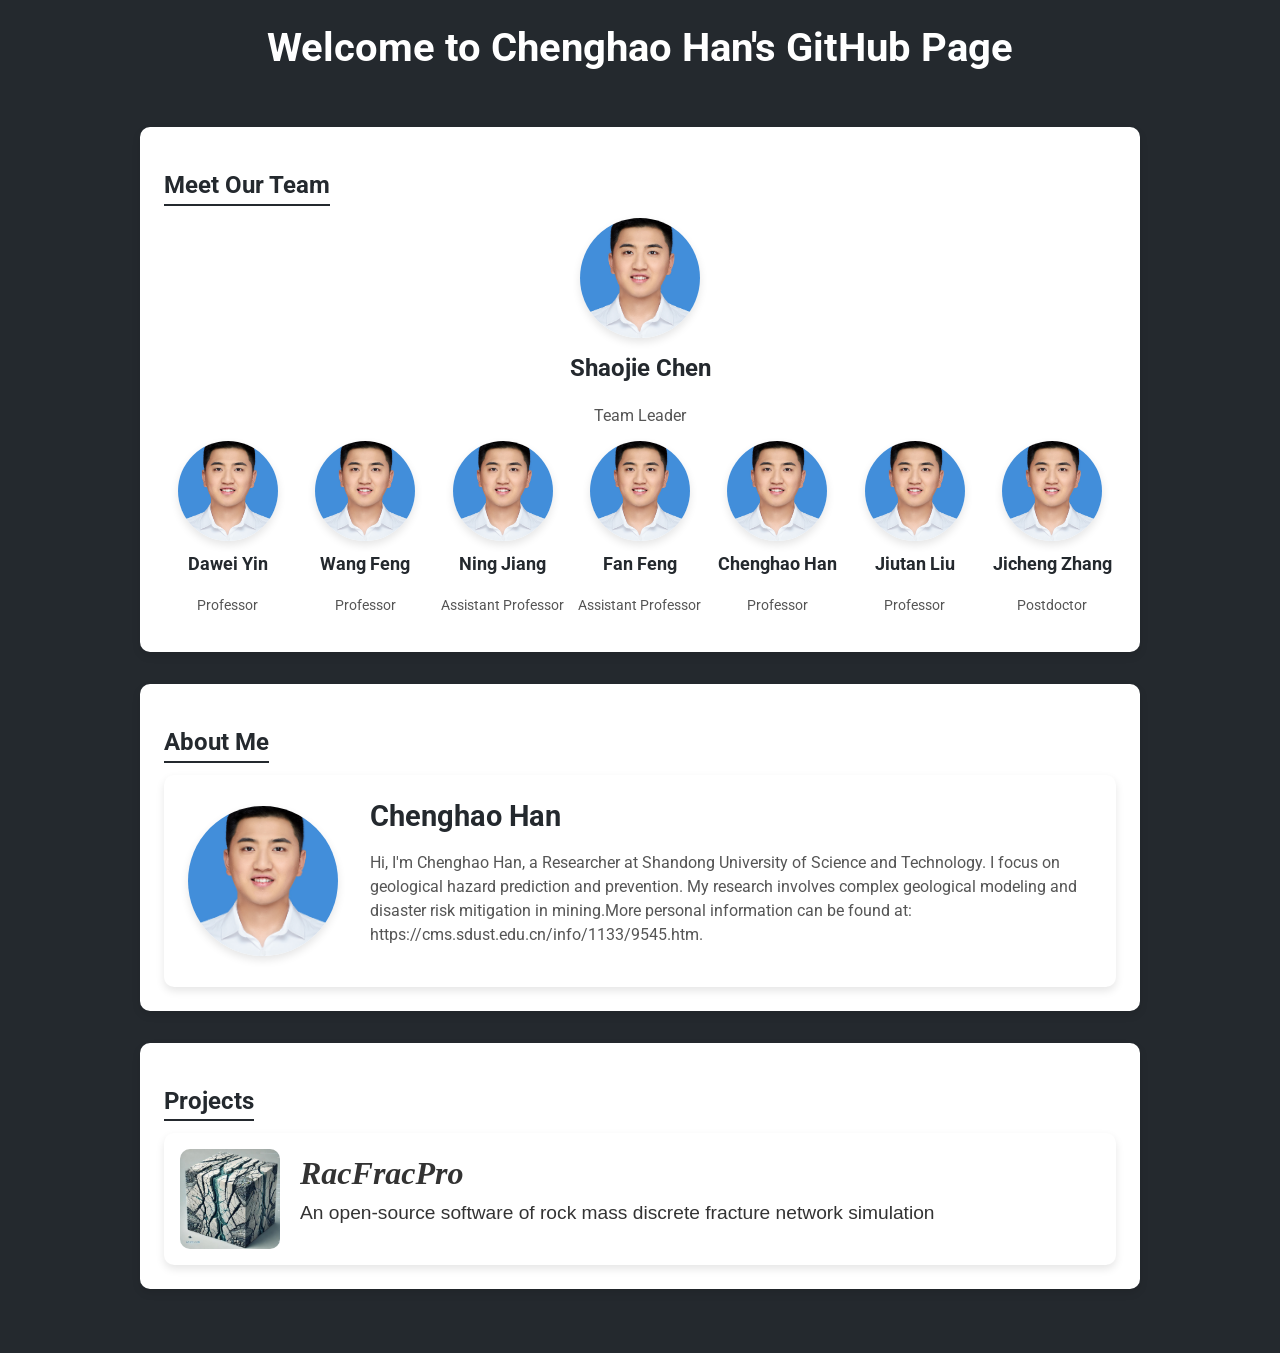
==== index.html @ e61d0471 "index.html" ====
<!DOCTYPE html>
<html lang="en">
<head>
    <meta charset="UTF-8">
    <meta name="viewport" content="width=device-width, initial-scale=1.0">
    <title>Chenghao Han's GitHub Page</title>
    <link href="https://fonts.googleapis.com/css2?family=Roboto:wght@400;700&display=swap" rel="stylesheet">
    <style>
        body {
            font-family: 'Roboto', sans-serif;
            margin: 0;
            padding: 0;
           background-color: #24292e;
            color: #333;
        }
        header {
            
            padding: 1.5em 0;
            text-align: center;
            color: white;
        }

        h1 {
            margin: 0;
            font-size: 2.5em;
        }

        main {
            padding: 2em;
            max-width: 1000px;
            margin: 0 auto;
        }

        section {
            margin-bottom: 2em;
        }

        h2 {
            color: #24292e;
            margin-bottom: 0.5em;
            border-bottom: 2px solid #24292e;
            display: inline-block;
            padding-bottom: 0.2em;
        }

        /* 白色边框样式 */
        .white-box {
            background-color: #fff;
            padding: 1.0em;
            border-radius: 10px;
            box-shadow: 0 4px 8px rgba(0, 0, 0, 0.1);
            margin-bottom: 2em;
        }

        /* 团队Leader部分样式 */
        .leader-container {
            text-align: center;
            margin-bottom: 0.5em;
        }

        .leader-container img {
            width: 120px;
            height: 120px;
            border-radius: 50%;
            object-fit: cover;
            box-shadow: 0 4px 8px rgba(0,0,0,0.1);
        }

        .leader-container h3 {
            margin-top: 0.5em;
            font-size: 1.5em;
            color: #24292e;
        }

        .leader-container p {
            margin-top: 1.0em; /* 减小上方的间距 */
            font-size: 1em;
            color: #555;
        }

        /* 成员部分样式 */
        .members-container {
            display: grid;
            grid-template-columns: repeat(auto-fit, minmax(100px, 1.3fr));
            gap: 10px;
            justify-items: center;
        }

        .member {
            text-align: center;
        }

        .member img {
            width: 100px;
            height: 100px;
            border-radius: 50%;
            object-fit: cover;
            box-shadow: 0 4px 8px rgba(0,0,0,0.1);
          
        }

        .member h4 {
            margin-top: 0.5em;
            font-size: 1.1em;
            color: #24292e;
        }

        .member p {
            margin-top: 0.5em; /* 减小上方的间距 */
            font-size: 0.9em;
            color: #555;
        }

        /* About Me 部分样式 */
        .about-me {
            display: flex;
            align-items: center;
            background-color: #fff;
            padding: 1.5em;
            border-radius: 10px;
            box-shadow: 0 4px 8px rgba(0,0,0,0.1);
        }

        .about-me img {
            width: 150px;
            height: 150px;
            border-radius: 50%;
            object-fit: cover;
            margin-right: 2em;
            box-shadow: 0 4px 8px rgba(0,0,0,0.1);
        }
          
        .about-me .info {
            flex: 1;
        }

        .about-me .info h3 {
            margin: 0;
            font-size: 1.8em;
            color: #24292e;
        }

        .about-me .info p.position {
            margin: 0.2em 0 1em 0;
            font-size: 1.1em;
            color: #555;
        }

        .about-me .info p.description {
            font-size: 1em;
            line-height: 1.5em;
            color: #555;
        }

        /* 项目部分样式 */
    .white-box {
    background-color: #fff; /* 白色背景 */
    padding: 1.5em;
    border-radius: 10px;
    box-shadow: 0 4px 8px rgba(0, 0, 0, 0.1);
    margin-bottom: 2em;
}

.project-box {
    display: flex;
    align-items: center;
    max-width: 100%;
    background-color: #fff;
    border-radius: 10px;
    padding: 1em;
    box-shadow: 0 4px 8px rgba(0, 0, 0, 0.1);
    text-align: left; /* 左对齐 */
}

.project-icon {
    width: 100px;
    height: 100px;
    object-fit: cover;
    margin-right: 20px;
    border-radius: 10px;
}

.project-info {
    flex-grow: 1;
    text-align: left; /* 确保文字左对齐 */
}

.project-name {
    font-family: 'Times New Roman', Times, serif;
    font-size: 2em; /* 增大字体 */
    font-style: italic;
    margin: 0;
}

.project-description {
    font-family: Arial, sans-serif;
    font-size: 1.2em; /* 增大字体 */
    margin-top: 0.5em;
}



    </style>
</head>
<body>

<header>
    <h1>Welcome to Chenghao Han's GitHub Page</h1>
</header>

<main>
    <!-- Meet Our Team 部分（放在最前）-->
    <section class="white-box">
        <h2>Meet Our Team</h2>

        <!-- 团队Leader部分 -->
        <div class="leader-container">
            <img src="https://hanchenghao12.github.io/me.jpg" alt="Leader">
            
            <h3>Shaojie Chen</h3>
            <p>Team Leader</p>
        </div>

        <!-- 成员部分 -->
        <div class="members-container">
            <div class="member">
                <img src="https://hanchenghao12.github.io/me.jpg" alt="Member 1">
                <h4>Dawei Yin</h4>
                <p>Professor</p>
            </div>
            <div class="member">
                <img src="https://hanchenghao12.github.io/me.jpg" alt="Member 2">
                <h4>Wang Feng</h4>
                <p>Professor</p>
            </div>
            <div class="member">
                <img src="https://hanchenghao12.github.io/me.jpg" alt="Member 3">
                <h4>Ning Jiang</h4>
                <p>Assistant Professor</p>
            </div>
            <div class="member">
                <img src="https://hanchenghao12.github.io/me.jpg" alt="Member 4">
                <h4>Fan Feng</h4>
                <p>Assistant Professor</p>
            </div>
            <div class="member">
                <img src="https://hanchenghao12.github.io/me.jpg" alt="Member 5">
                <h4>Chenghao Han</h4>
                <p>Professor</p>
            </div>
            <div class="member">
                <img src="https://hanchenghao12.github.io/me.jpg" alt="Member 6">
                <h4>Jiutan Liu</h4>
                <p>Professor</p>
            </div>
            <div class="member">
                <img src="https://hanchenghao12.github.io/me.jpg" alt="Member 7">
                <h4>Jicheng Zhang</h4>
                <p>Postdoctor</p>
            </div>
        </div>
    </section>

    <!-- About Me 部分 -->
    <section class="white-box">
        <h2>About Me</h2>
        <div class="about-me">
            <img src="https://hanchenghao12.github.io/me.jpg" alt="Profile Photo">
            <div class="info">
                <h3>Chenghao Han</h3>
                <p class="position"></p>
                <p class="description">
                    Hi, I'm Chenghao Han, a Researcher at Shandong University of Science and Technology. I focus on geological hazard prediction and prevention. My research involves complex geological modeling and disaster risk mitigation in mining.More personal information can be found at: https://cms.sdust.edu.cn/info/1133/9545.htm.
                </p>
            </div>
        </div>
    </section>

  <!-- Projects Section -->
<section class="white-box">
    <h2>Projects</h2>
    <div class="project-box">
        <img src="https://hanchenghao12.github.io/3.jpg" alt="Software Icon" class="project-icon">
        <div class="project-info">
            <h3 class="project-name">RacFracPro</h3>
            <p class="project-description">An open-source software of rock mass discrete fracture network simulation</p>
        </div>
    </div>
</section>


</main>

</body>
</html>
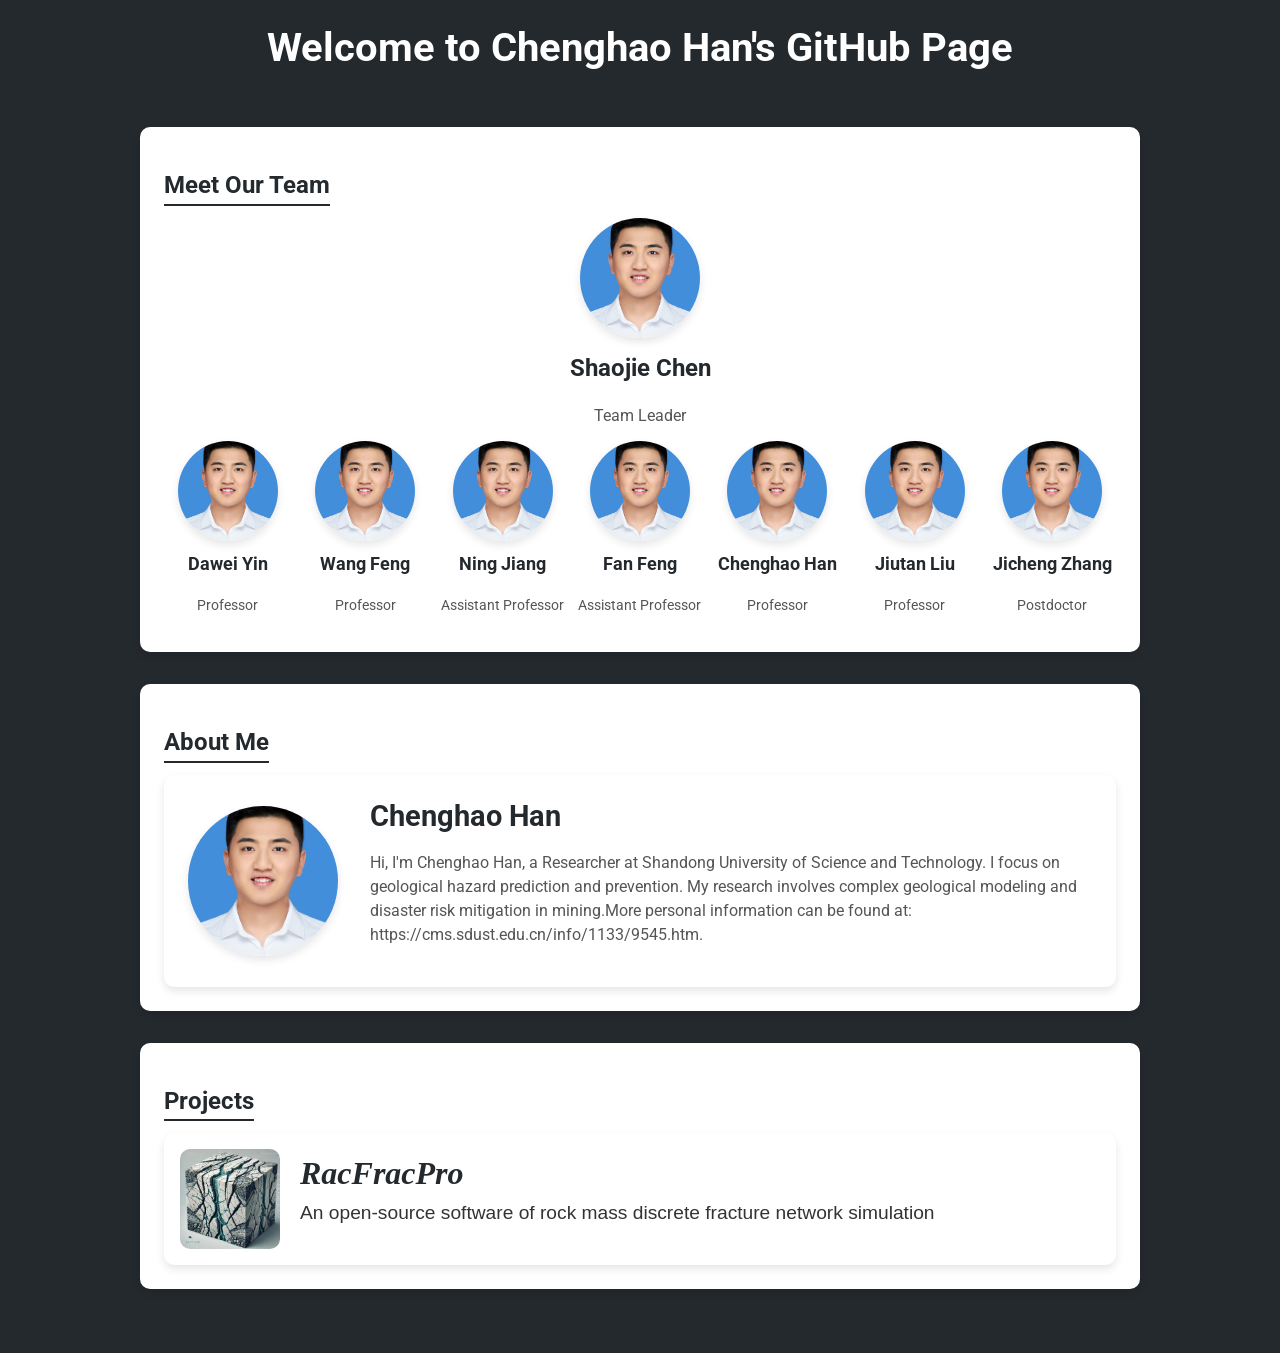
==== commit 8d22f27d: "index.html" ====
--- a/index.html
+++ b/index.html
@@ -169,7 +169,7 @@
     border-radius: 10px;
     padding: 1em;
     box-shadow: 0 4px 8px rgba(0, 0, 0, 0.1);
-    text-align: left; /* 左对齐 */
+    text-align: left;
 }
 
 .project-icon {
@@ -182,7 +182,16 @@
 
 .project-info {
     flex-grow: 1;
-    text-align: left; /* 确保文字左对齐 */
+    text-align: left;
+}
+
+.project-link {
+    text-decoration: none; /* 去掉下划线 */
+    color: #24292e; /* 链接颜色 */
+}
+
+.project-link:hover {
+    text-decoration: underline; /* 悬停时显示下划线 */
 }
 
 .project-name {
@@ -194,7 +203,7 @@
 
 .project-description {
     font-family: Arial, sans-serif;
-    font-size: 1.2em; /* 增大字体 */
+    font-size: 1.2em;
     margin-top: 0.5em;
 }
 
@@ -276,19 +285,23 @@
         </div>
     </section>
 
-  <!-- Projects Section -->
+<!-- Projects Section -->
 <section class="white-box">
     <h2>Projects</h2>
     <div class="project-box">
         <img src="https://hanchenghao12.github.io/3.jpg" alt="Software Icon" class="project-icon">
         <div class="project-info">
-            <h3 class="project-name">RacFracPro</h3>
+            <!-- 确保 <h3> 标签嵌套在 <a> 标签中 -->
+            <a href="https://github.com/hanchenghao12/hanchenghao12.github.io" class="project-link">
+                <h3 class="project-name">RacFracPro</h3>
+            </a>
             <p class="project-description">An open-source software of rock mass discrete fracture network simulation</p>
         </div>
     </div>
 </section>
 
 
+
 </main>
 
 </body>
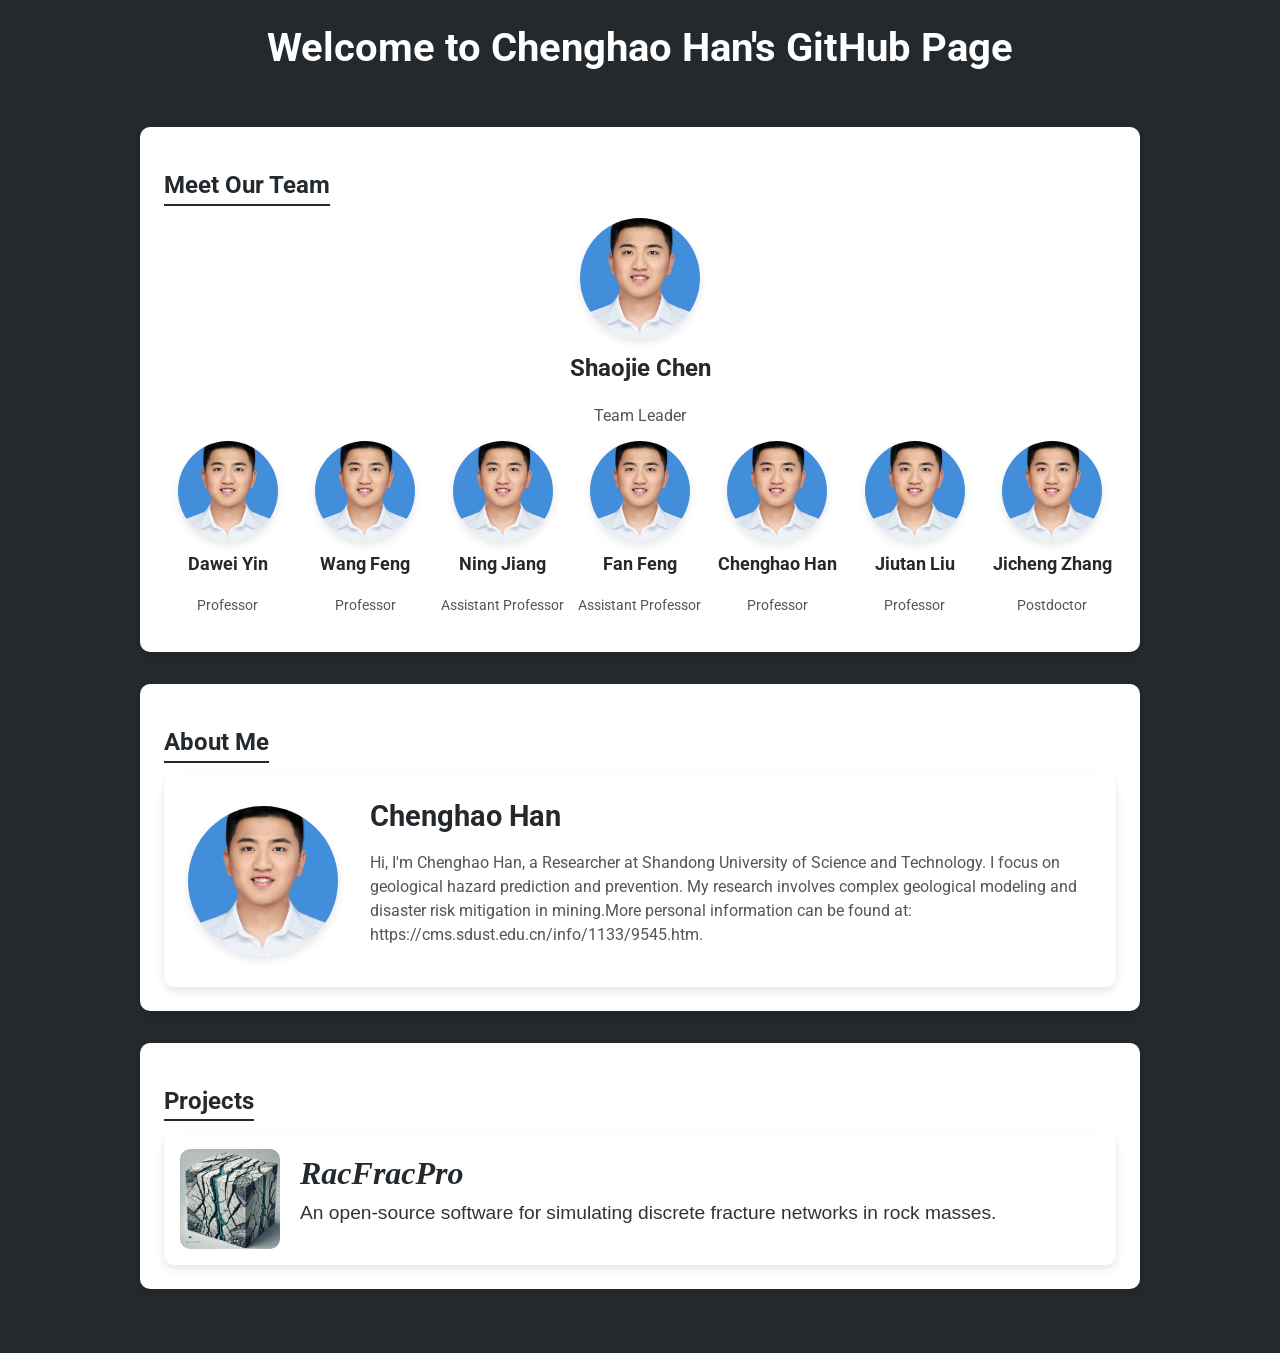
==== commit 8ca71516: "index.html" ====
--- a/index.html
+++ b/index.html
@@ -295,7 +295,7 @@
             <a href="https://github.com/hanchenghao12/hanchenghao12.github.io" class="project-link">
                 <h3 class="project-name">RacFracPro</h3>
             </a>
-            <p class="project-description">An open-source software of rock mass discrete fracture network simulation</p>
+            <p class="project-description">An open-source software for simulating discrete fracture networks in rock masses.</p>
         </div>
     </div>
 </section>
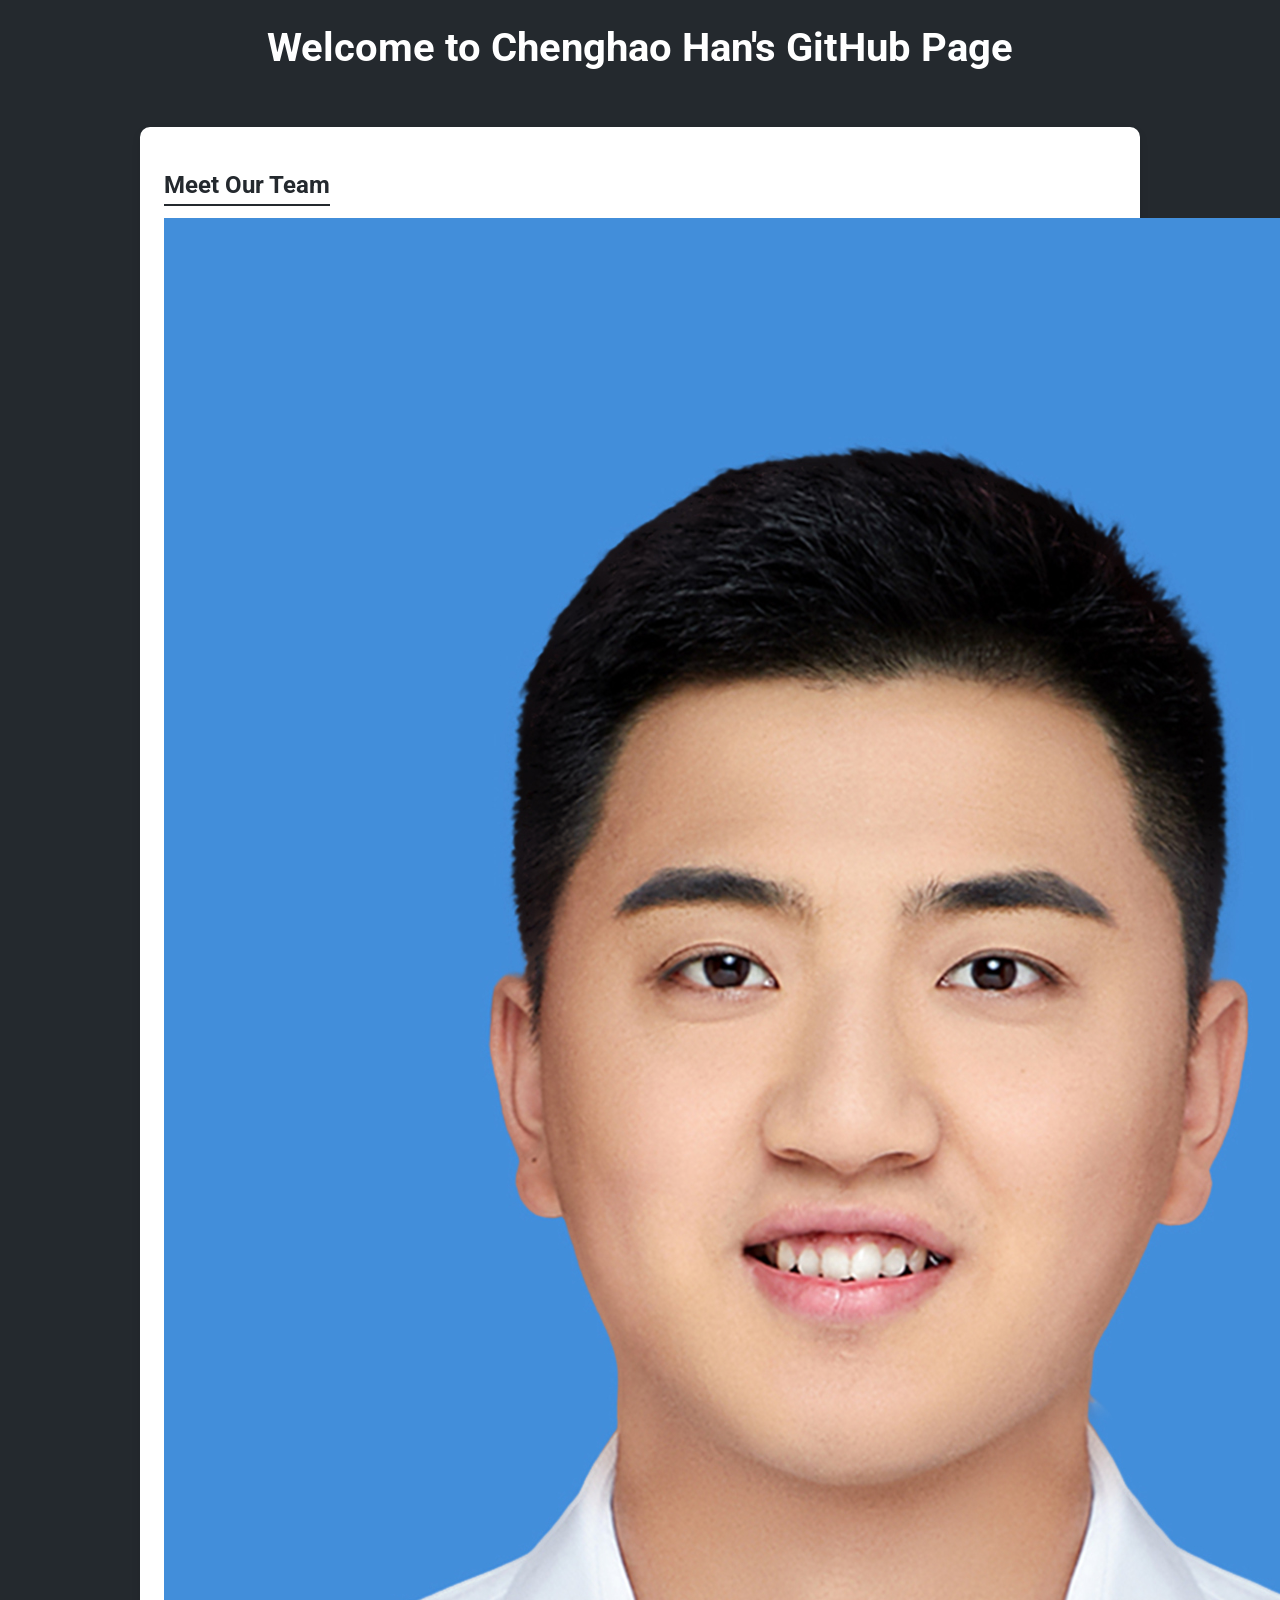
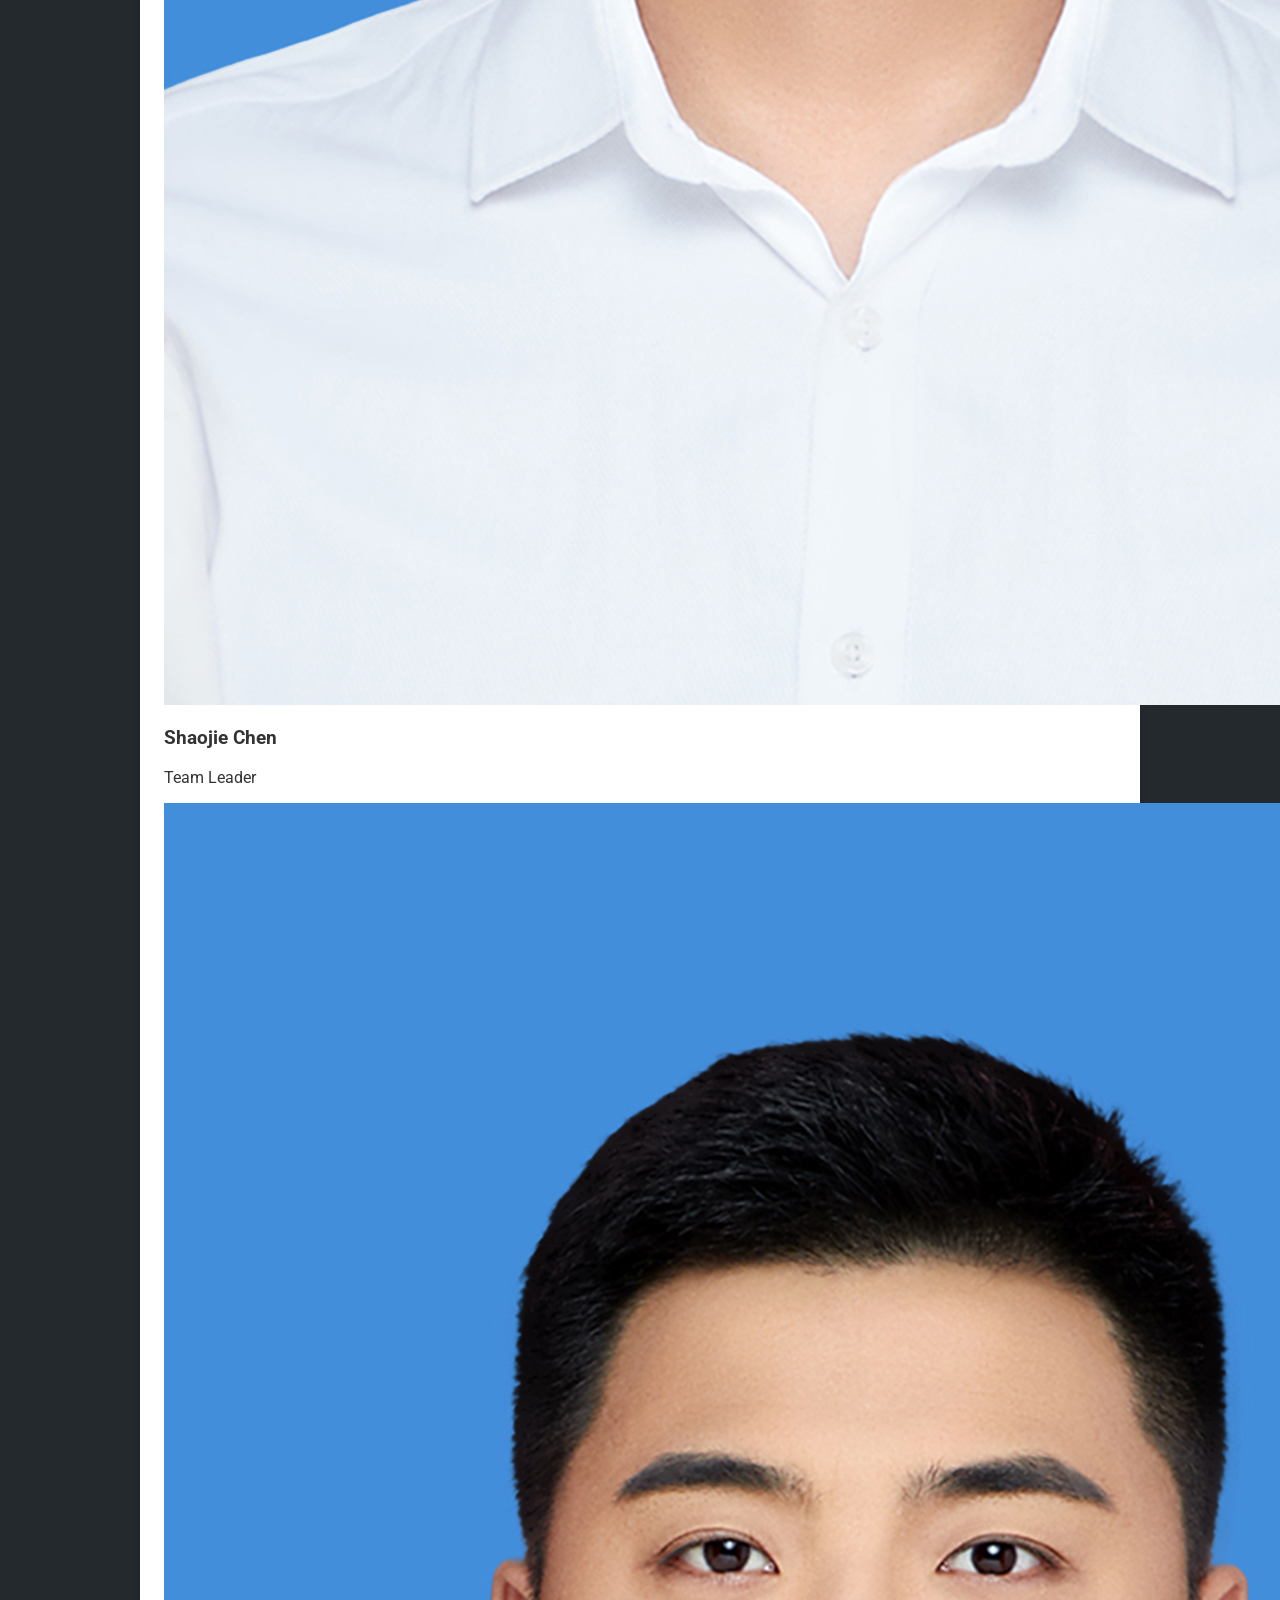
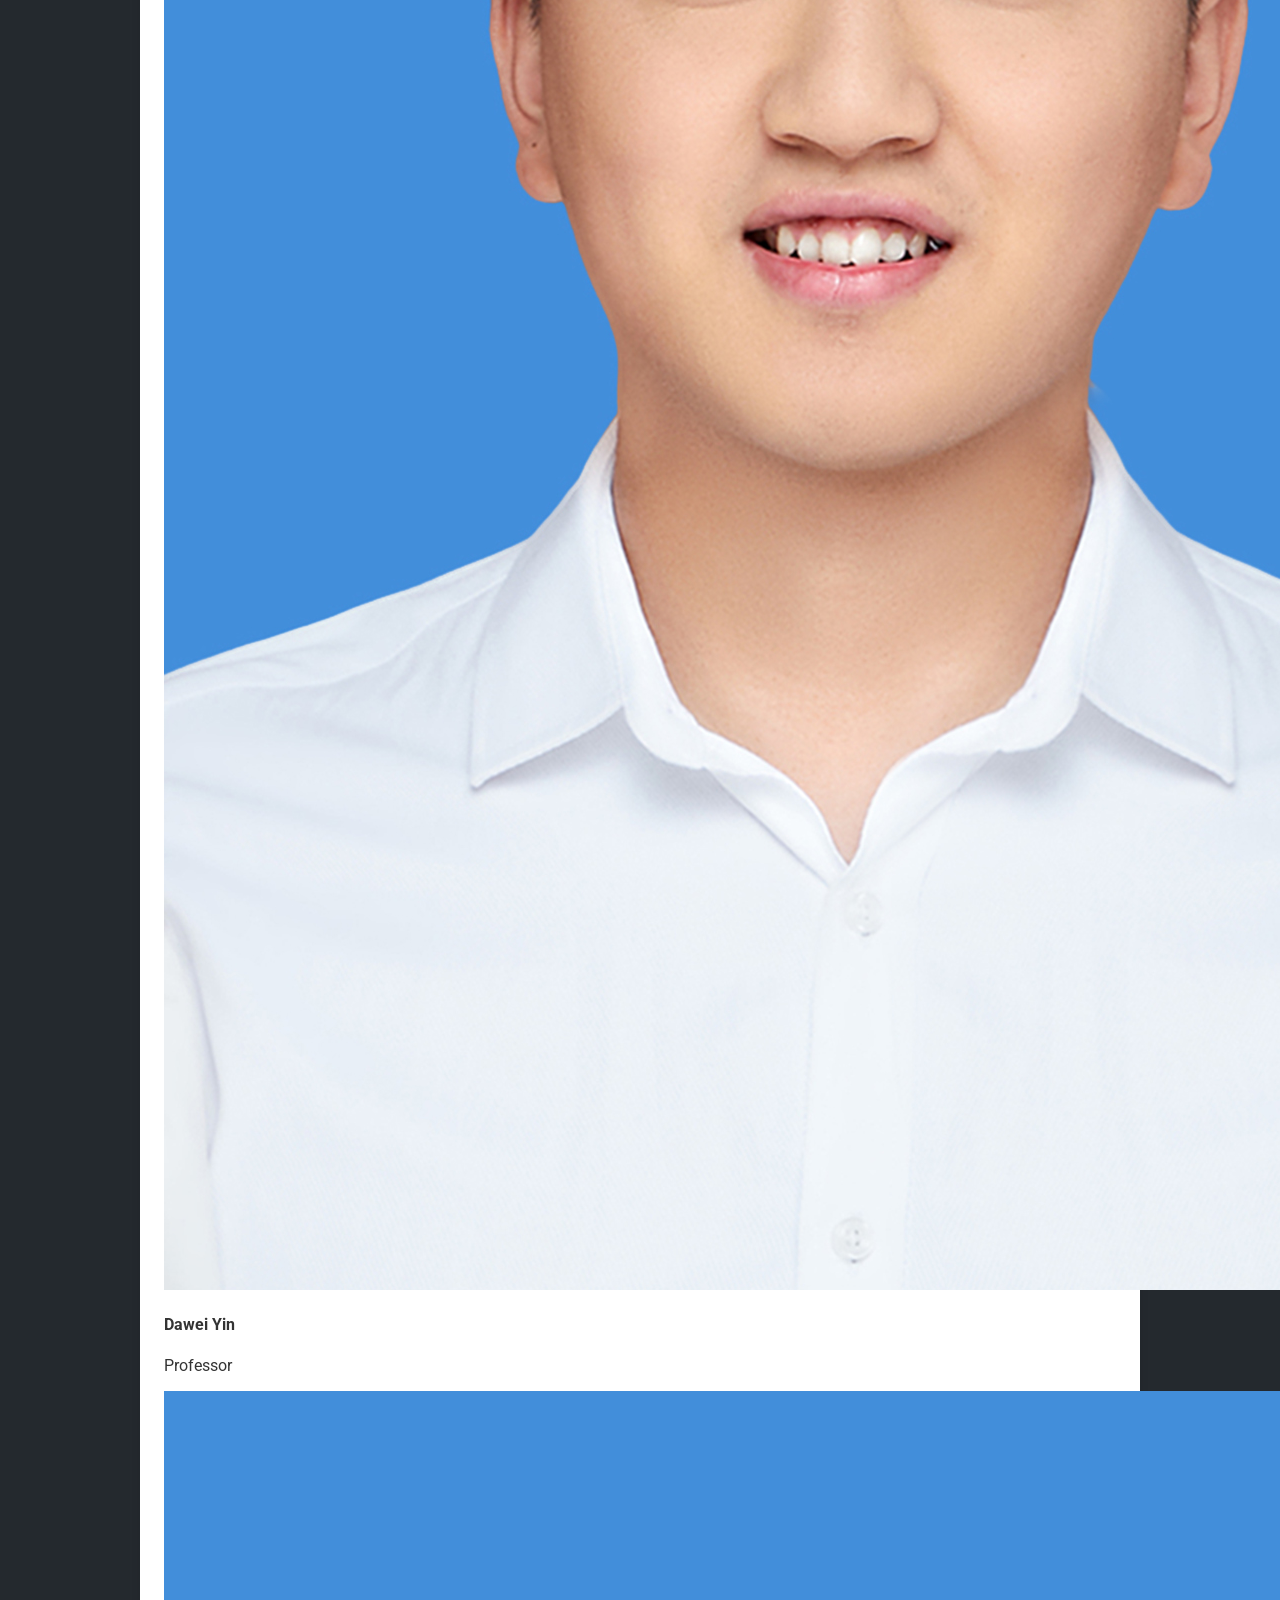
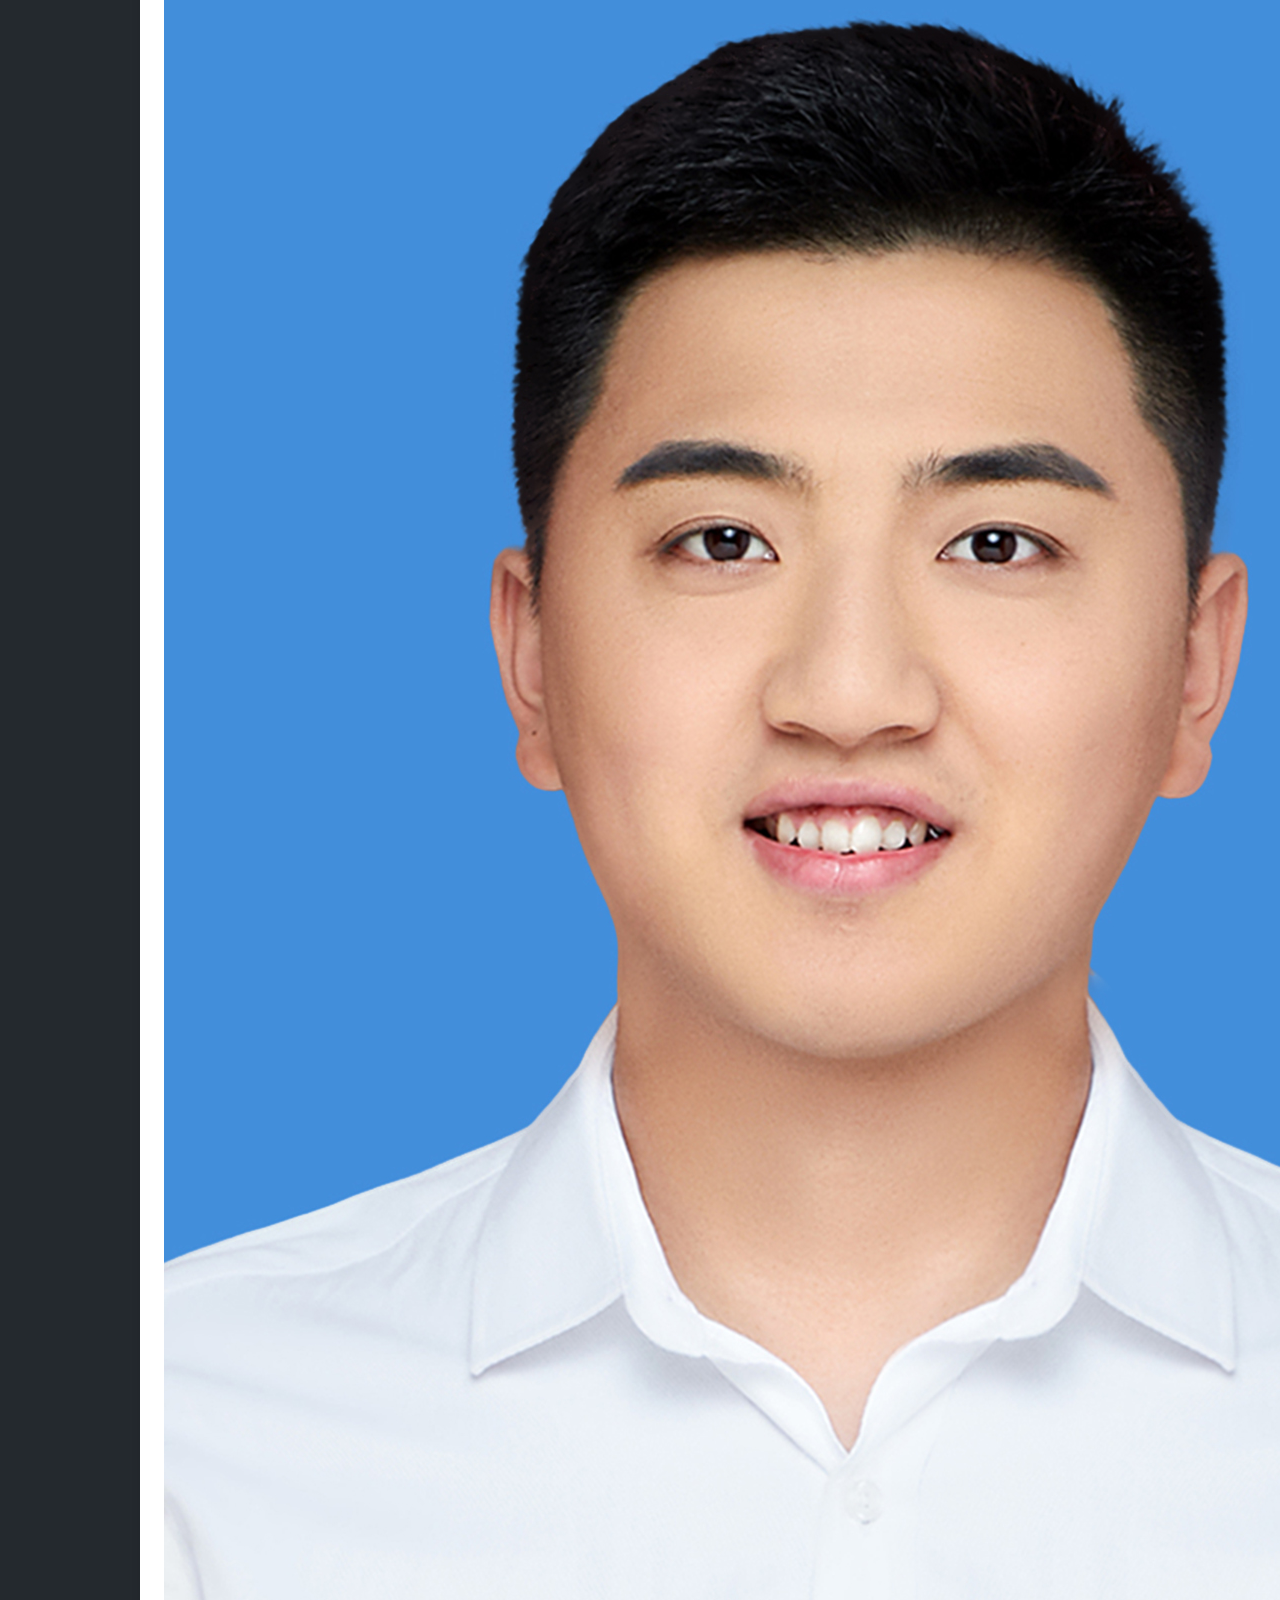
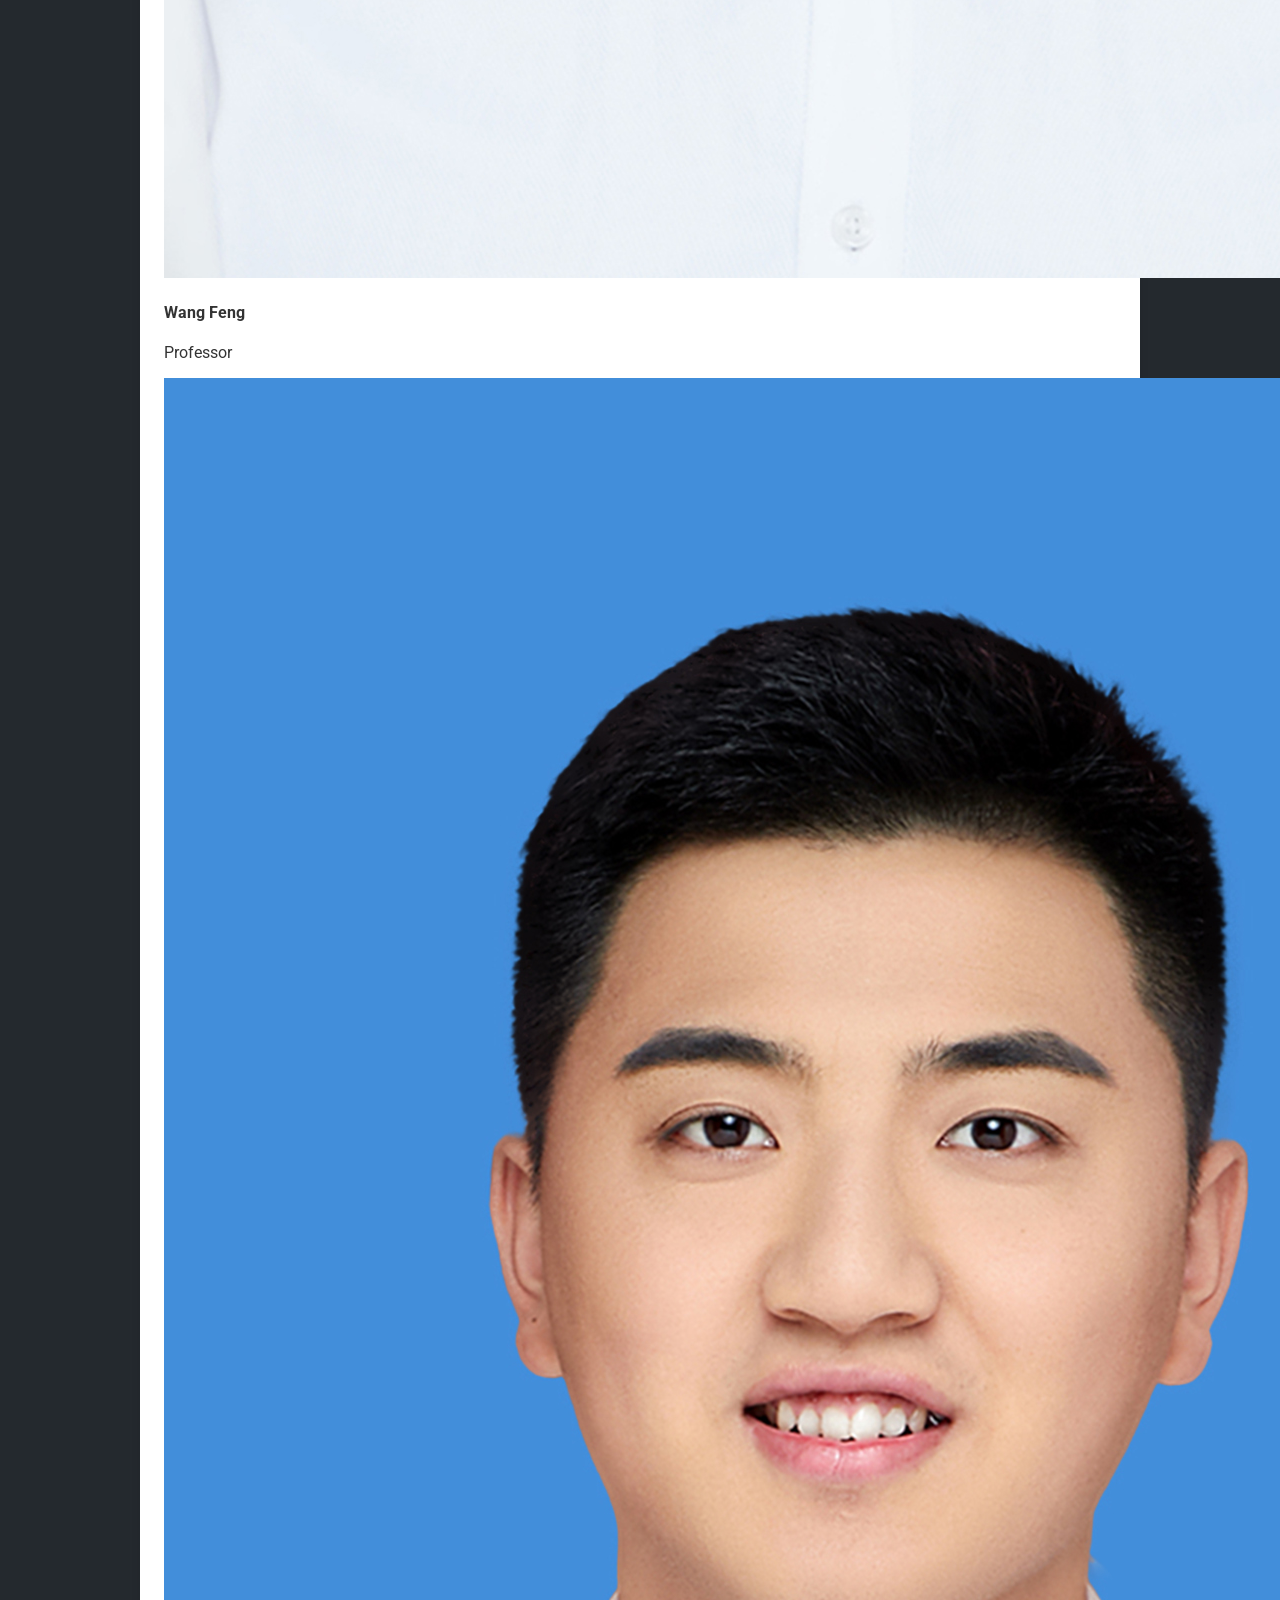
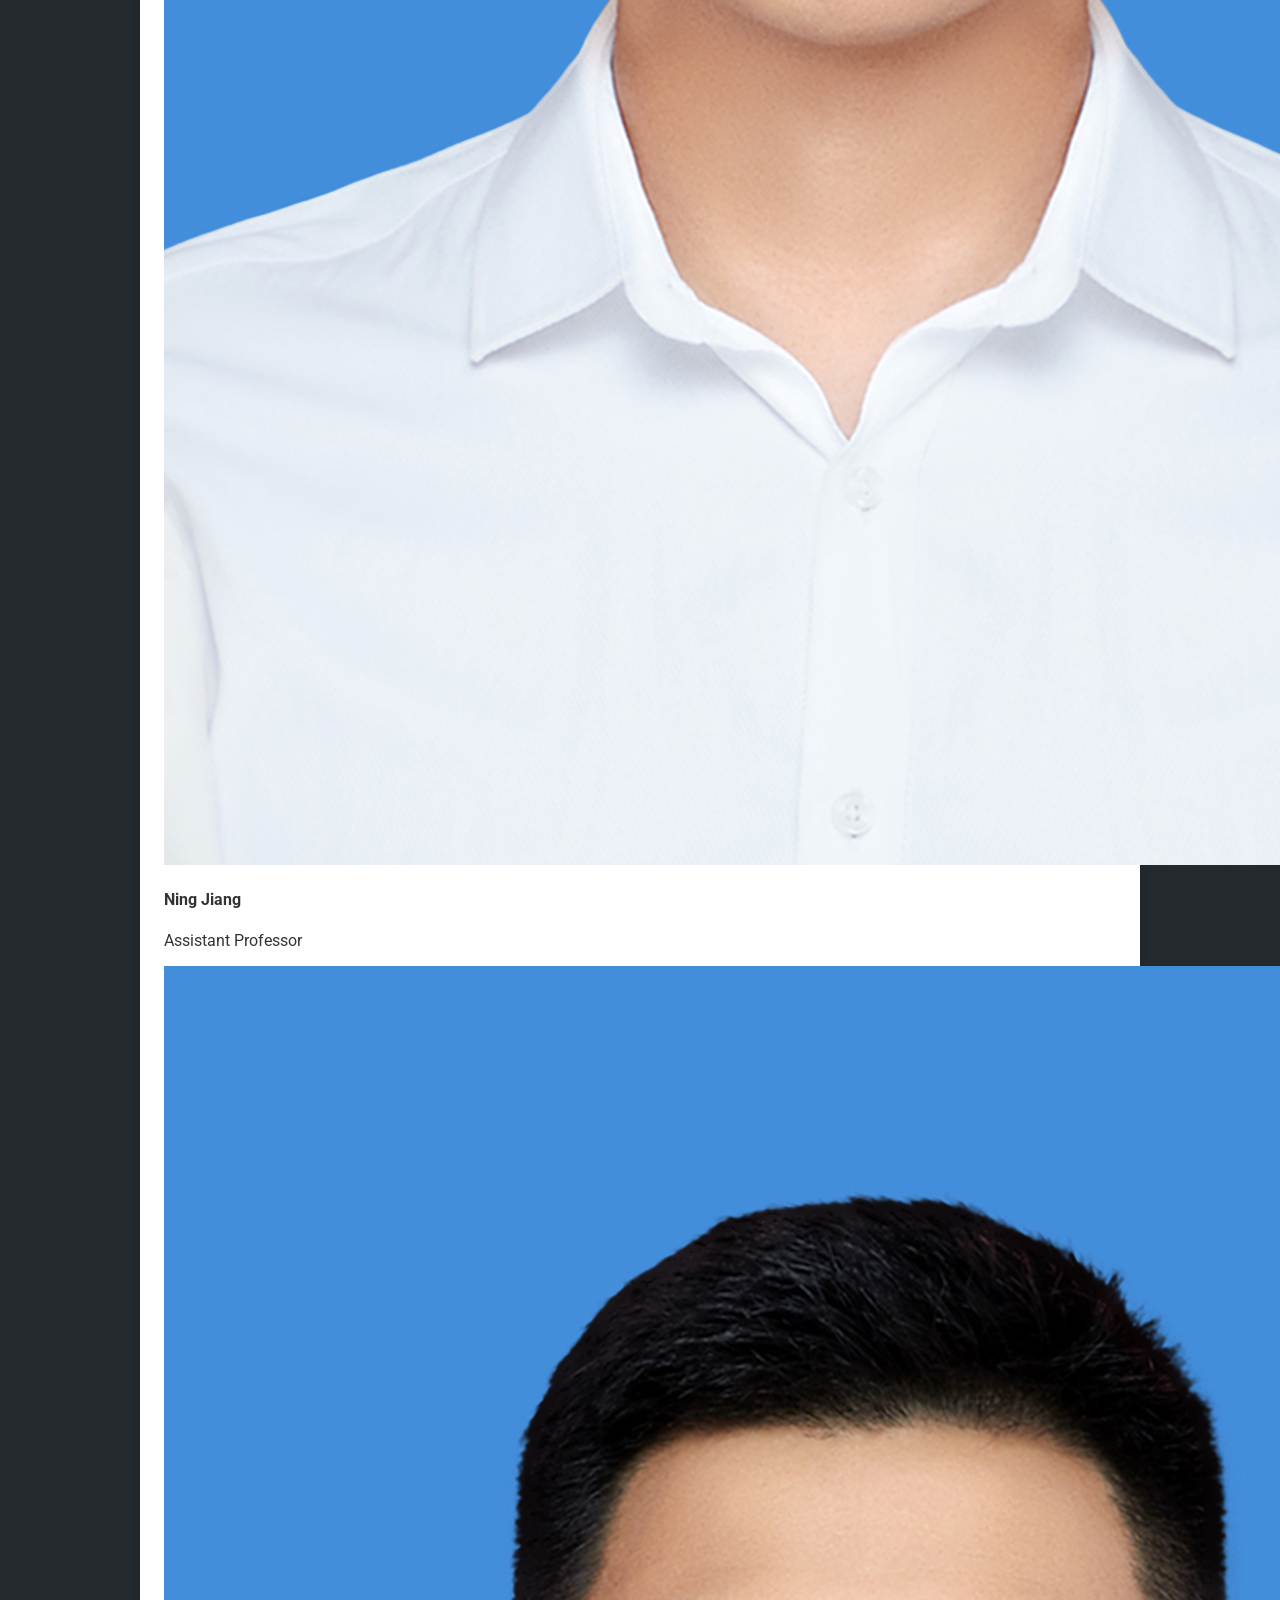
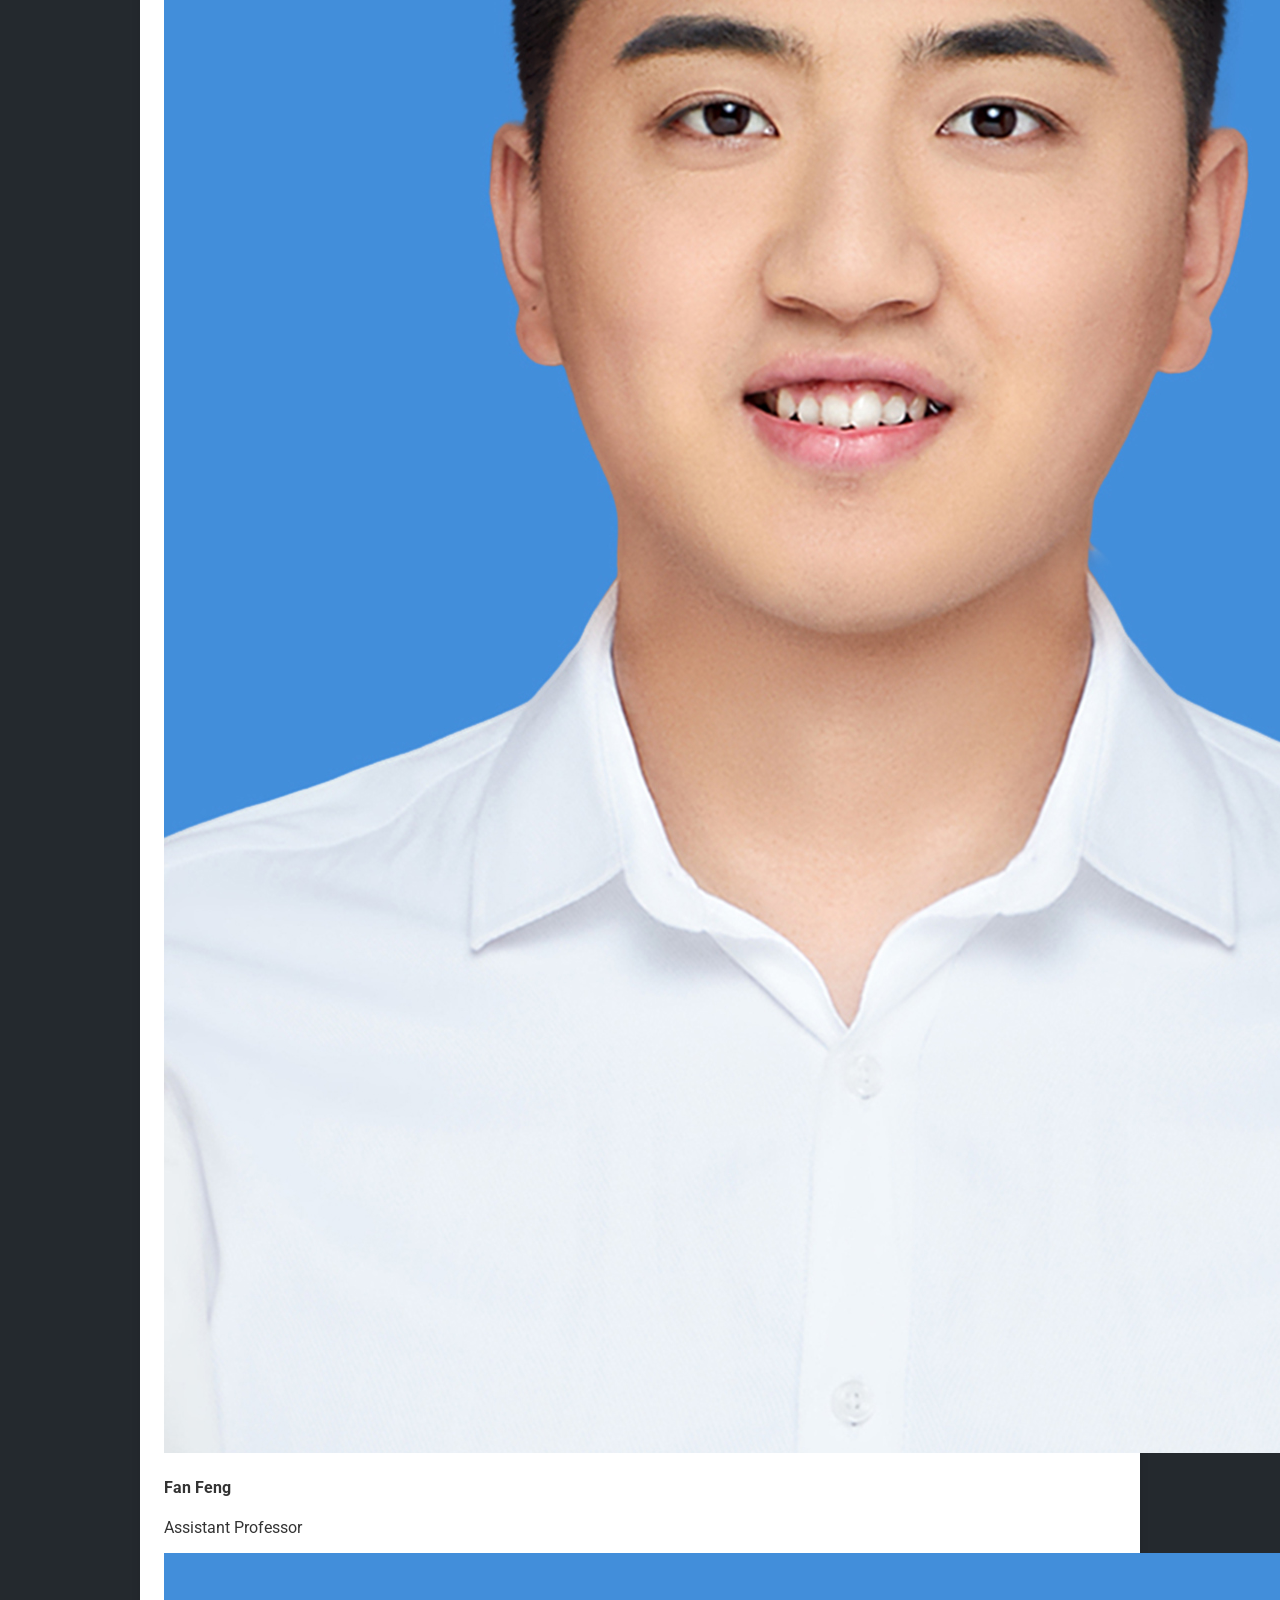
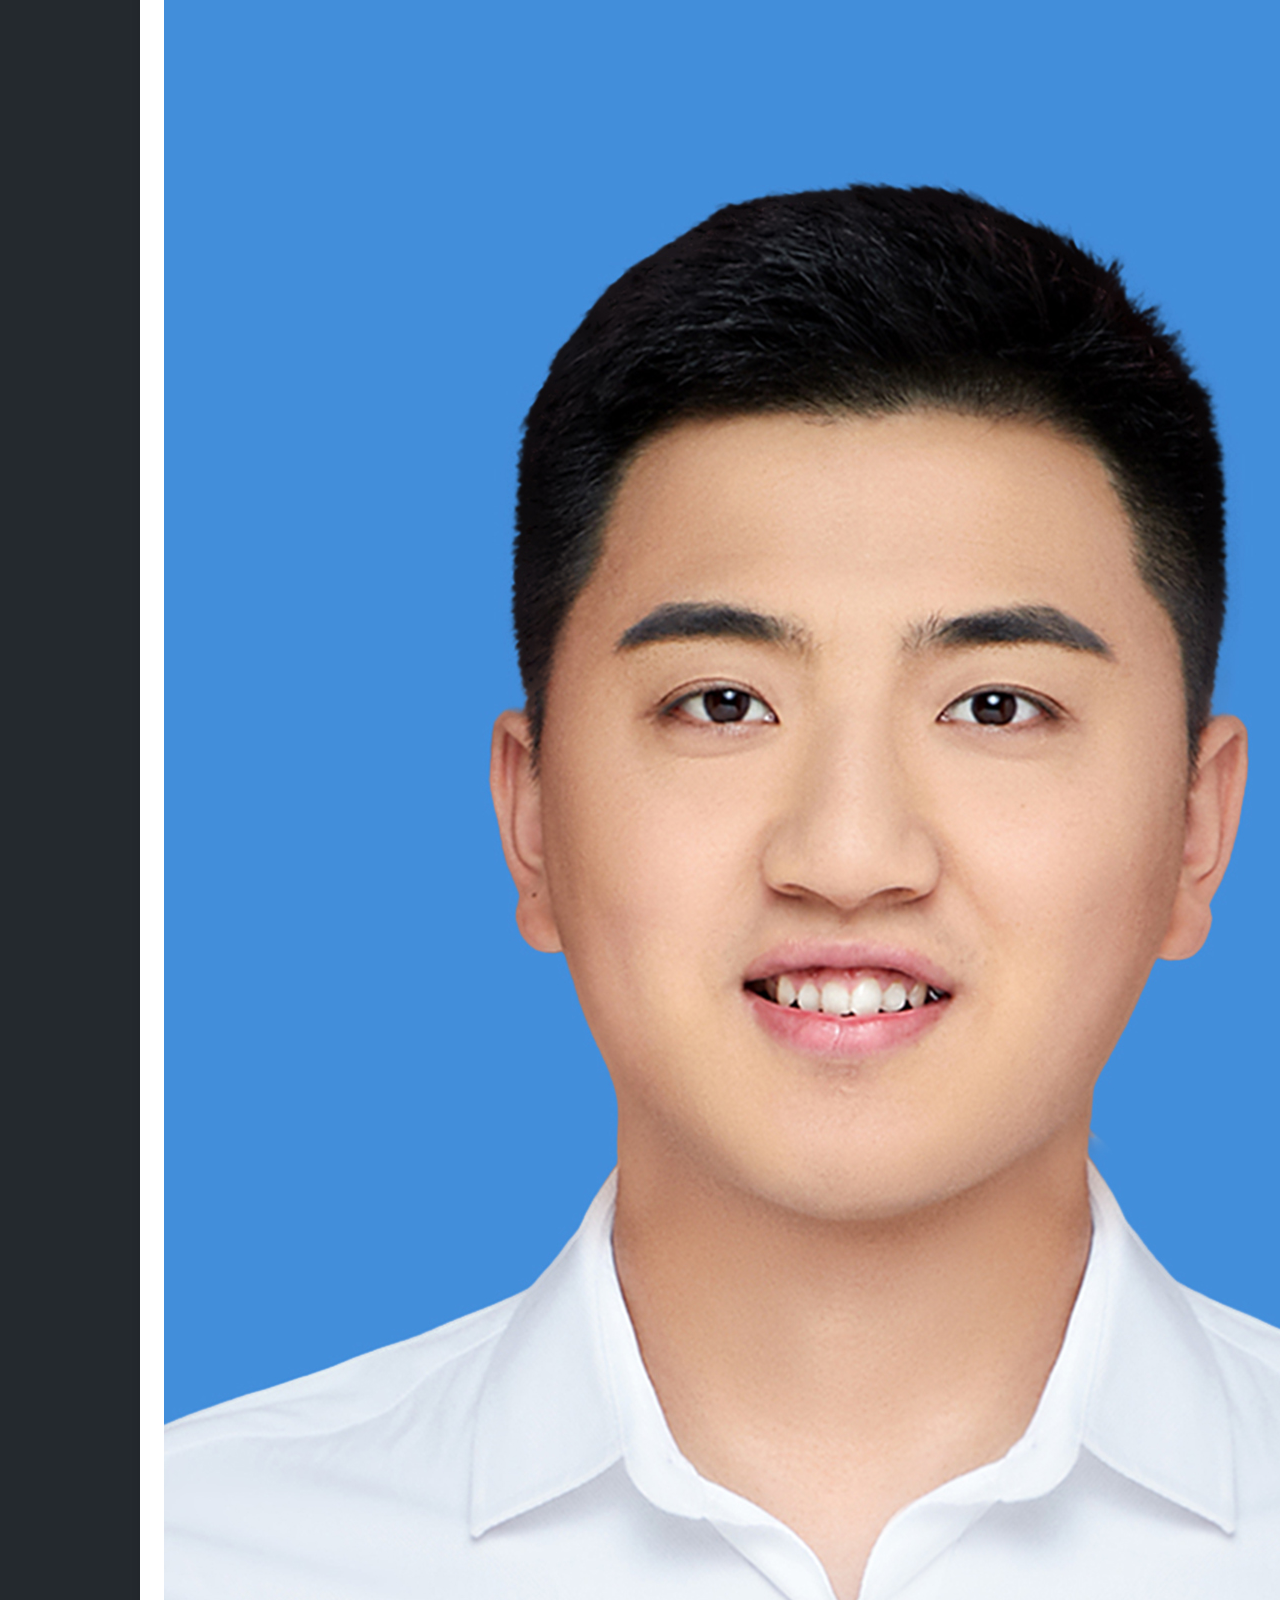
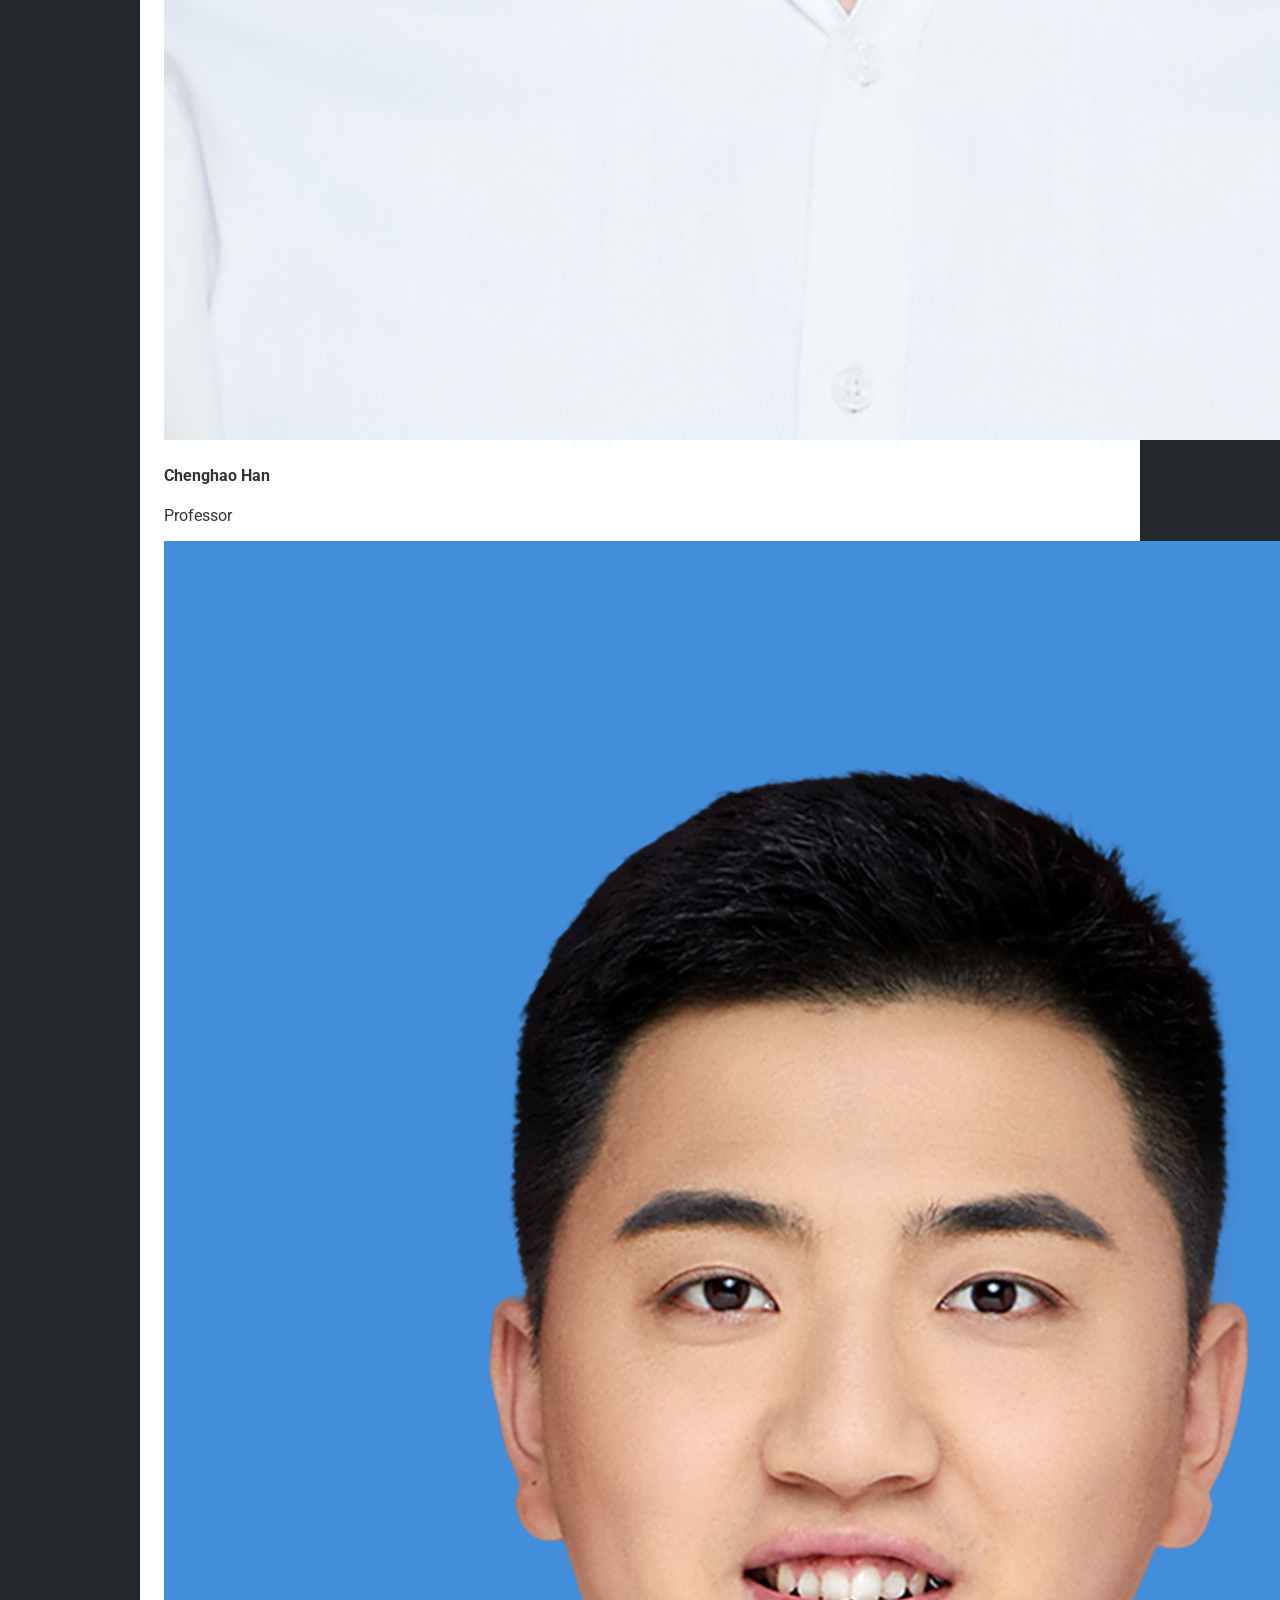
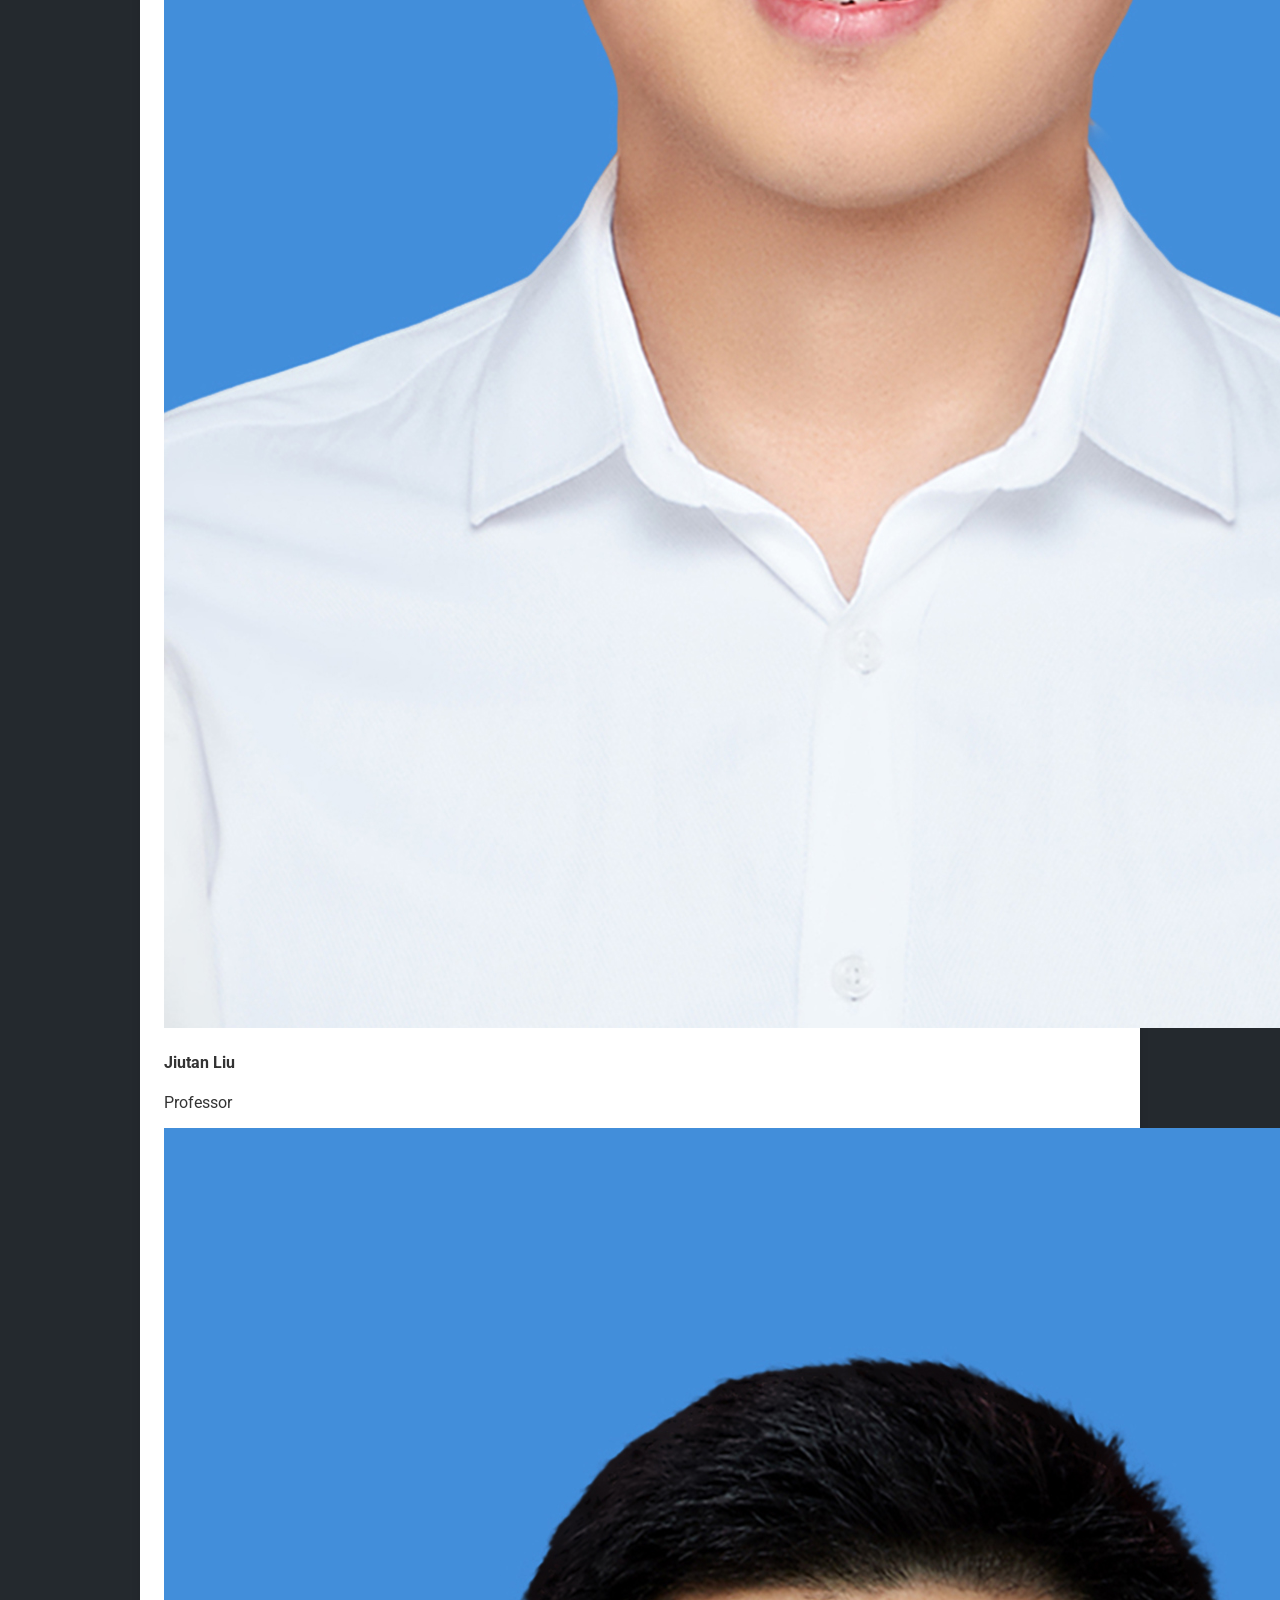
==== commit 39b9dd92: "index.html" ====
--- a/index.html
+++ b/index.html
@@ -43,74 +43,6 @@
             padding-bottom: 0.2em;
         }
 
-        /* 白色边框样式 */
-        .white-box {
-            background-color: #fff;
-            padding: 1.0em;
-            border-radius: 10px;
-            box-shadow: 0 4px 8px rgba(0, 0, 0, 0.1);
-            margin-bottom: 2em;
-        }
-
-        /* 团队Leader部分样式 */
-        .leader-container {
-            text-align: center;
-            margin-bottom: 0.5em;
-        }
-
-        .leader-container img {
-            width: 120px;
-            height: 120px;
-            border-radius: 50%;
-            object-fit: cover;
-            box-shadow: 0 4px 8px rgba(0,0,0,0.1);
-        }
-
-        .leader-container h3 {
-            margin-top: 0.5em;
-            font-size: 1.5em;
-            color: #24292e;
-        }
-
-        .leader-container p {
-            margin-top: 1.0em; /* 减小上方的间距 */
-            font-size: 1em;
-            color: #555;
-        }
-
-        /* 成员部分样式 */
-        .members-container {
-            display: grid;
-            grid-template-columns: repeat(auto-fit, minmax(100px, 1.3fr));
-            gap: 10px;
-            justify-items: center;
-        }
-
-        .member {
-            text-align: center;
-        }
-
-        .member img {
-            width: 100px;
-            height: 100px;
-            border-radius: 50%;
-            object-fit: cover;
-            box-shadow: 0 4px 8px rgba(0,0,0,0.1);
-          
-        }
-
-        .member h4 {
-            margin-top: 0.5em;
-            font-size: 1.1em;
-            color: #24292e;
-        }
-
-        .member p {
-            margin-top: 0.5em; /* 减小上方的间距 */
-            font-size: 0.9em;
-            color: #555;
-        }
-
         /* About Me 部分样式 */
         .about-me {
             display: flex;
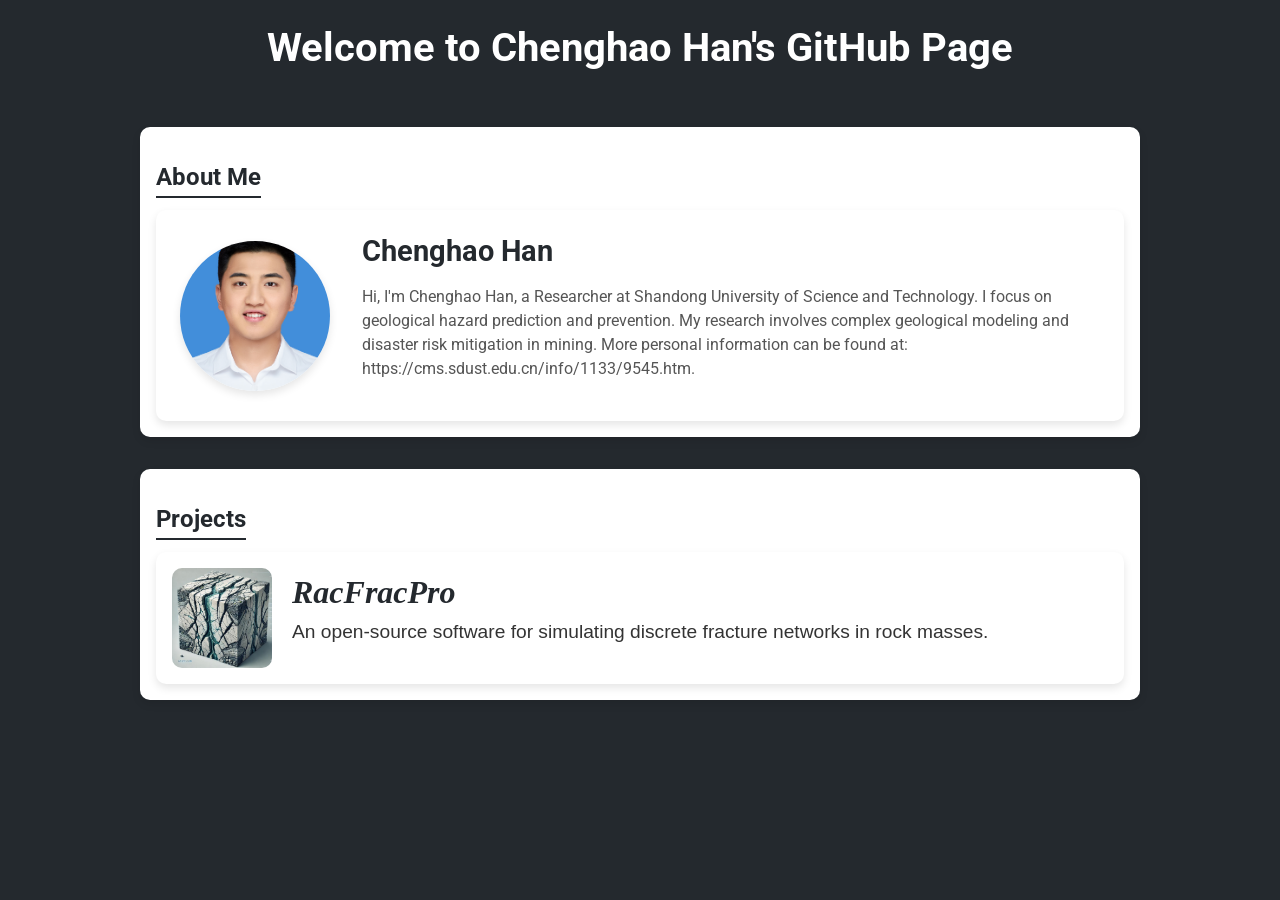
==== commit 5694dc57: "index.html" ====
--- a/index.html
+++ b/index.html
@@ -10,11 +10,10 @@
             font-family: 'Roboto', sans-serif;
             margin: 0;
             padding: 0;
-           background-color: #24292e;
+            background-color: #24292e;
             color: #333;
         }
         header {
-            
             padding: 1.5em 0;
             text-align: center;
             color: white;
@@ -43,7 +42,14 @@
             padding-bottom: 0.2em;
         }
 
-        /* About Me 部分样式 */
+        .white-box {
+            background-color: #fff;
+            padding: 1.0em;
+            border-radius: 10px;
+            box-shadow: 0 4px 8px rgba(0, 0, 0, 0.1);
+            margin-bottom: 2em;
+        }
+
         .about-me {
             display: flex;
             align-items: center;
@@ -85,62 +91,51 @@
         }
 
         /* 项目部分样式 */
-    .white-box {
-    background-color: #fff; /* 白色背景 */
-    padding: 1.5em;
-    border-radius: 10px;
-    box-shadow: 0 4px 8px rgba(0, 0, 0, 0.1);
-    margin-bottom: 2em;
-}
+        .project-box {
+            display: flex;
+            align-items: center;
+            max-width: 100%;
+            background-color: #fff;
+            border-radius: 10px;
+            padding: 1em;
+            box-shadow: 0 4px 8px rgba(0, 0, 0, 0.1);
+            text-align: left;
+        }
 
-.project-box {
-    display: flex;
-    align-items: center;
-    max-width: 100%;
-    background-color: #fff;
-    border-radius: 10px;
-    padding: 1em;
-    box-shadow: 0 4px 8px rgba(0, 0, 0, 0.1);
-    text-align: left;
-}
+        .project-icon {
+            width: 100px;
+            height: 100px;
+            object-fit: cover;
+            margin-right: 20px;
+            border-radius: 10px;
+        }
 
-.project-icon {
-    width: 100px;
-    height: 100px;
-    object-fit: cover;
-    margin-right: 20px;
-    border-radius: 10px;
-}
+        .project-info {
+            flex-grow: 1;
+            text-align: left;
+        }
 
-.project-info {
-    flex-grow: 1;
-    text-align: left;
-}
+        .project-link {
+            text-decoration: none; /* 去掉下划线 */
+            color: #24292e; /* 链接颜色 */
+        }
 
-.project-link {
-    text-decoration: none; /* 去掉下划线 */
-    color: #24292e; /* 链接颜色 */
-}
+        .project-link:hover {
+            text-decoration: underline; /* 悬停时显示下划线 */
+        }
 
-.project-link:hover {
-    text-decoration: underline; /* 悬停时显示下划线 */
-}
+        .project-name {
+            font-family: 'Times New Roman', Times, serif;
+            font-size: 2em; /* 增大字体 */
+            font-style: italic;
+            margin: 0;
+        }
 
-.project-name {
-    font-family: 'Times New Roman', Times, serif;
-    font-size: 2em; /* 增大字体 */
-    font-style: italic;
-    margin: 0;
-}
-
-.project-description {
-    font-family: Arial, sans-serif;
-    font-size: 1.2em;
-    margin-top: 0.5em;
-}
-
-
-
+        .project-description {
+            font-family: Arial, sans-serif;
+            font-size: 1.2em;
+            margin-top: 0.5em;
+        }
     </style>
 </head>
 <body>
@@ -150,58 +145,6 @@
 </header>
 
 <main>
-    <!-- Meet Our Team 部分（放在最前）-->
-    <section class="white-box">
-        <h2>Meet Our Team</h2>
-
-        <!-- 团队Leader部分 -->
-        <div class="leader-container">
-            <img src="https://hanchenghao12.github.io/me.jpg" alt="Leader">
-            
-            <h3>Shaojie Chen</h3>
-            <p>Team Leader</p>
-        </div>
-
-        <!-- 成员部分 -->
-        <div class="members-container">
-            <div class="member">
-                <img src="https://hanchenghao12.github.io/me.jpg" alt="Member 1">
-                <h4>Dawei Yin</h4>
-                <p>Professor</p>
-            </div>
-            <div class="member">
-                <img src="https://hanchenghao12.github.io/me.jpg" alt="Member 2">
-                <h4>Wang Feng</h4>
-                <p>Professor</p>
-            </div>
-            <div class="member">
-                <img src="https://hanchenghao12.github.io/me.jpg" alt="Member 3">
-                <h4>Ning Jiang</h4>
-                <p>Assistant Professor</p>
-            </div>
-            <div class="member">
-                <img src="https://hanchenghao12.github.io/me.jpg" alt="Member 4">
-                <h4>Fan Feng</h4>
-                <p>Assistant Professor</p>
-            </div>
-            <div class="member">
-                <img src="https://hanchenghao12.github.io/me.jpg" alt="Member 5">
-                <h4>Chenghao Han</h4>
-                <p>Professor</p>
-            </div>
-            <div class="member">
-                <img src="https://hanchenghao12.github.io/me.jpg" alt="Member 6">
-                <h4>Jiutan Liu</h4>
-                <p>Professor</p>
-            </div>
-            <div class="member">
-                <img src="https://hanchenghao12.github.io/me.jpg" alt="Member 7">
-                <h4>Jicheng Zhang</h4>
-                <p>Postdoctor</p>
-            </div>
-        </div>
-    </section>
-
     <!-- About Me 部分 -->
     <section class="white-box">
         <h2>About Me</h2>
@@ -211,31 +154,26 @@
                 <h3>Chenghao Han</h3>
                 <p class="position"></p>
                 <p class="description">
-                    Hi, I'm Chenghao Han, a Researcher at Shandong University of Science and Technology. I focus on geological hazard prediction and prevention. My research involves complex geological modeling and disaster risk mitigation in mining.More personal information can be found at: https://cms.sdust.edu.cn/info/1133/9545.htm.
+                    Hi, I'm Chenghao Han, a Researcher at Shandong University of Science and Technology. I focus on geological hazard prediction and prevention. My research involves complex geological modeling and disaster risk mitigation in mining. More personal information can be found at: https://cms.sdust.edu.cn/info/1133/9545.htm.
                 </p>
             </div>
         </div>
     </section>
 
-<!-- Projects Section -->
-<section class="white-box">
-    <h2>Projects</h2>
-    <div class="project-box">
-        <img src="https://hanchenghao12.github.io/3.jpg" alt="Software Icon" class="project-icon">
-        <div class="project-info">
-            <!-- 确保 <h3> 标签嵌套在 <a> 标签中 -->
-            <a href="https://github.com/hanchenghao12/hanchenghao12.github.io" class="project-link">
-                <h3 class="project-name">RacFracPro</h3>
-            </a>
-            <p class="project-description">An open-source software for simulating discrete fracture networks in rock masses.</p>
+    <!-- Projects Section -->
+    <section class="white-box">
+        <h2>Projects</h2>
+        <div class="project-box">
+            <img src="https://hanchenghao12.github.io/3.jpg" alt="Software Icon" class="project-icon">
+            <div class="project-info">
+                <a href="https://github.com/hanchenghao12/hanchenghao12.github.io" class="project-link">
+                    <h3 class="project-name">RacFracPro</h3>
+                </a>
+                <p class="project-description">An open-source software for simulating discrete fracture networks in rock masses.</p>
+            </div>
         </div>
-    </div>
-</section>
-
-
-
+    </section>
 </main>
 
 </body>
 </html>
-
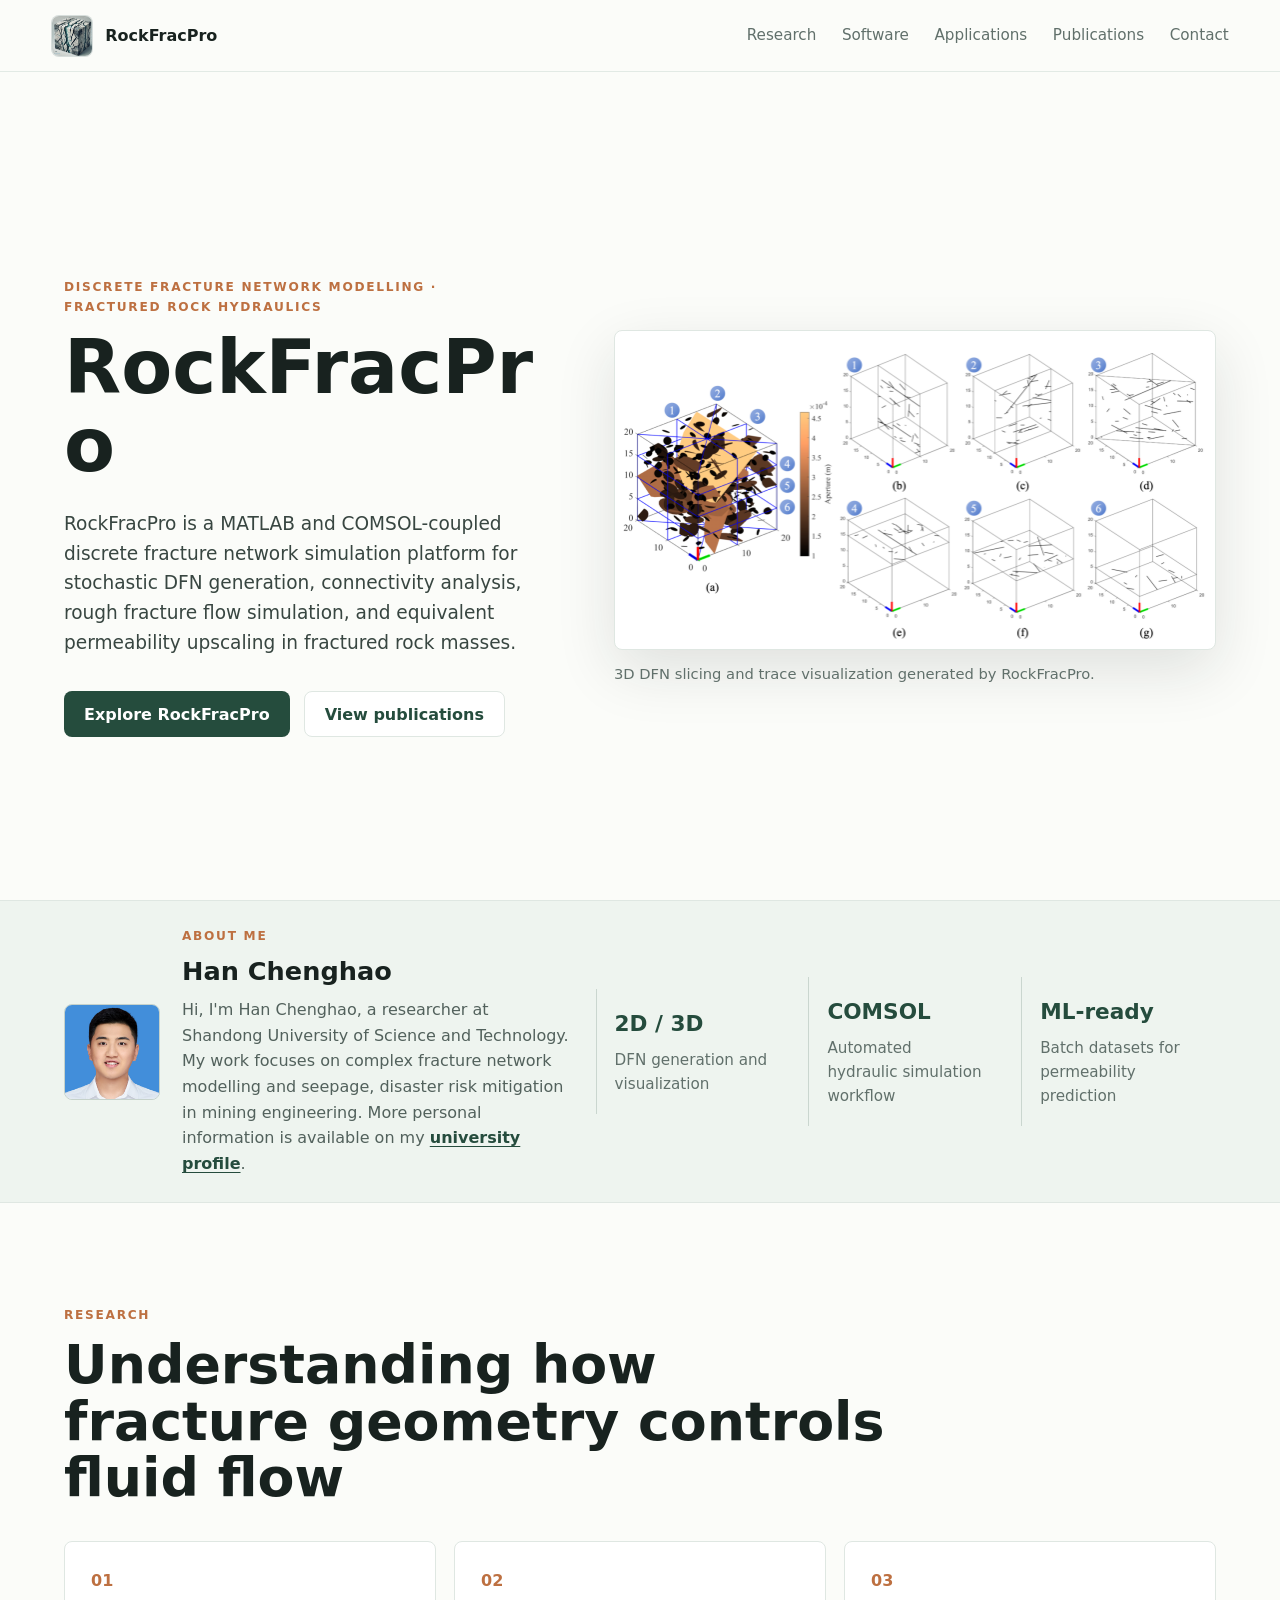
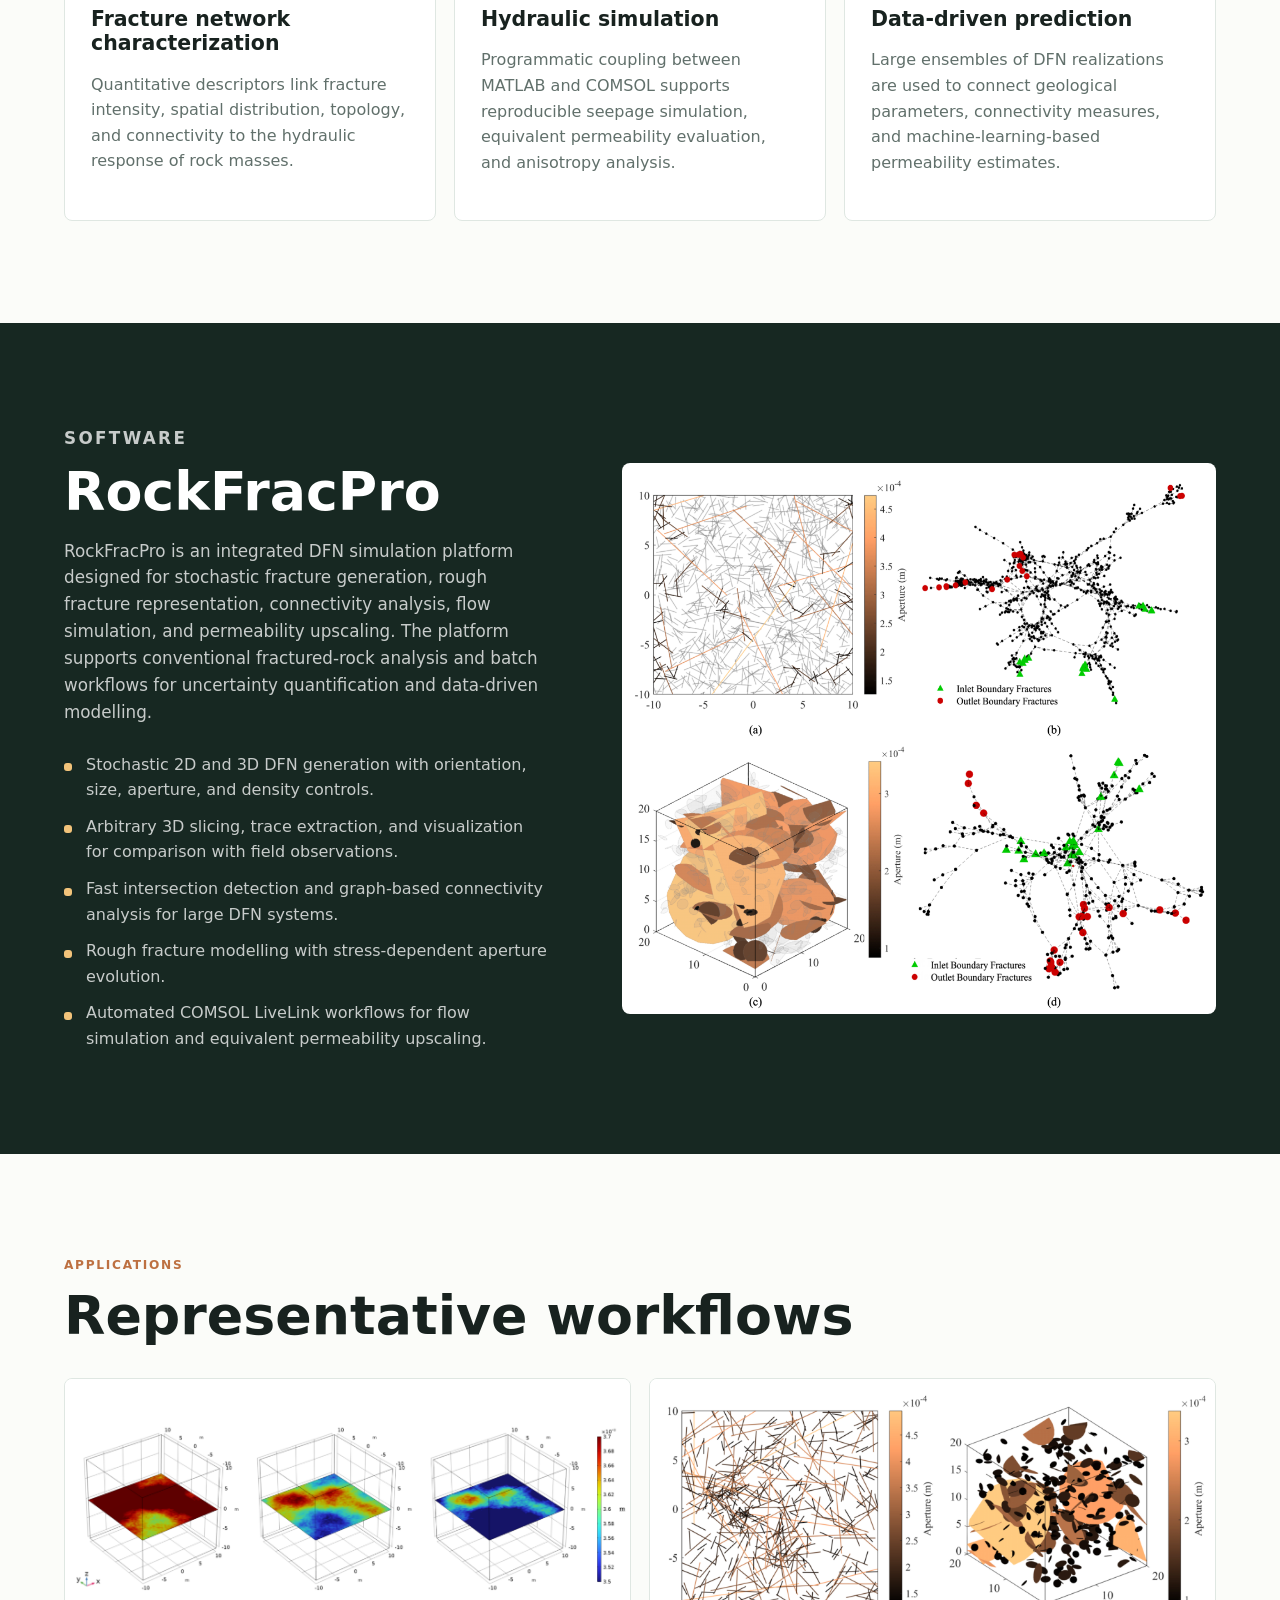
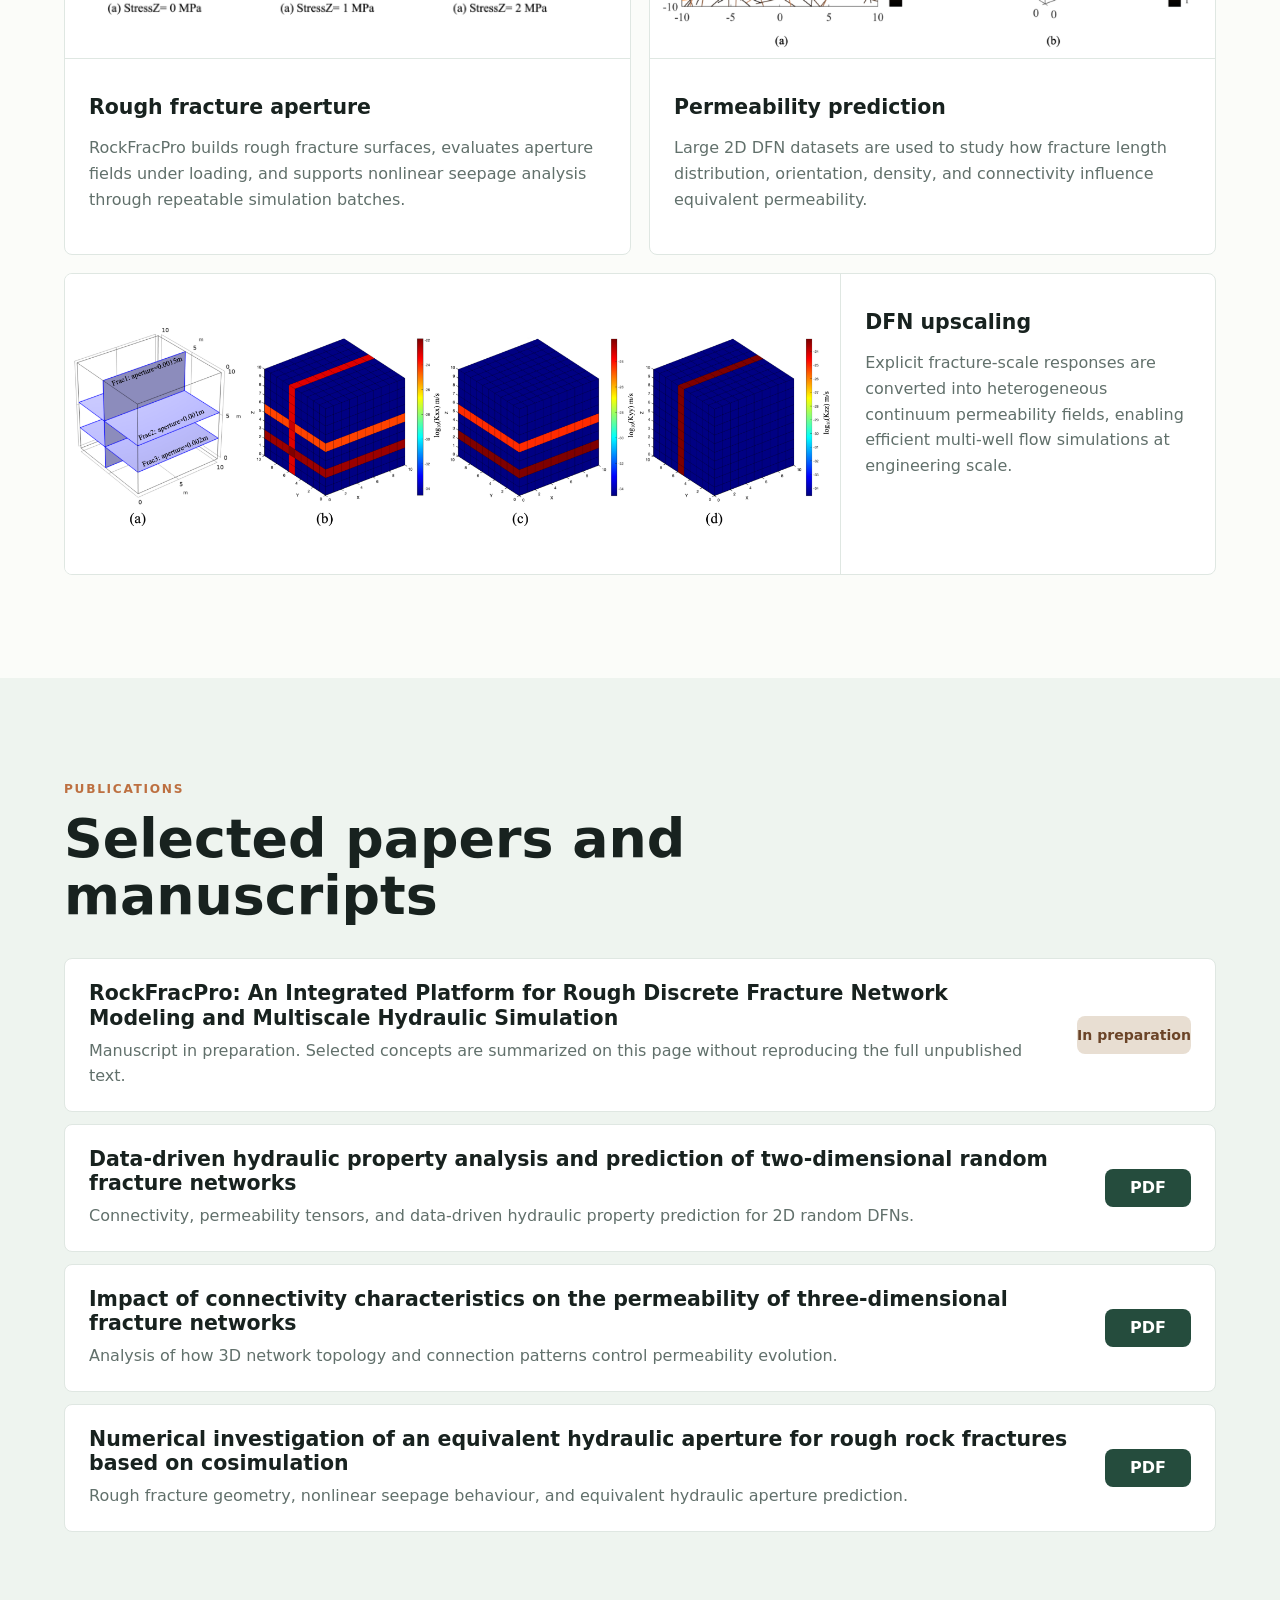
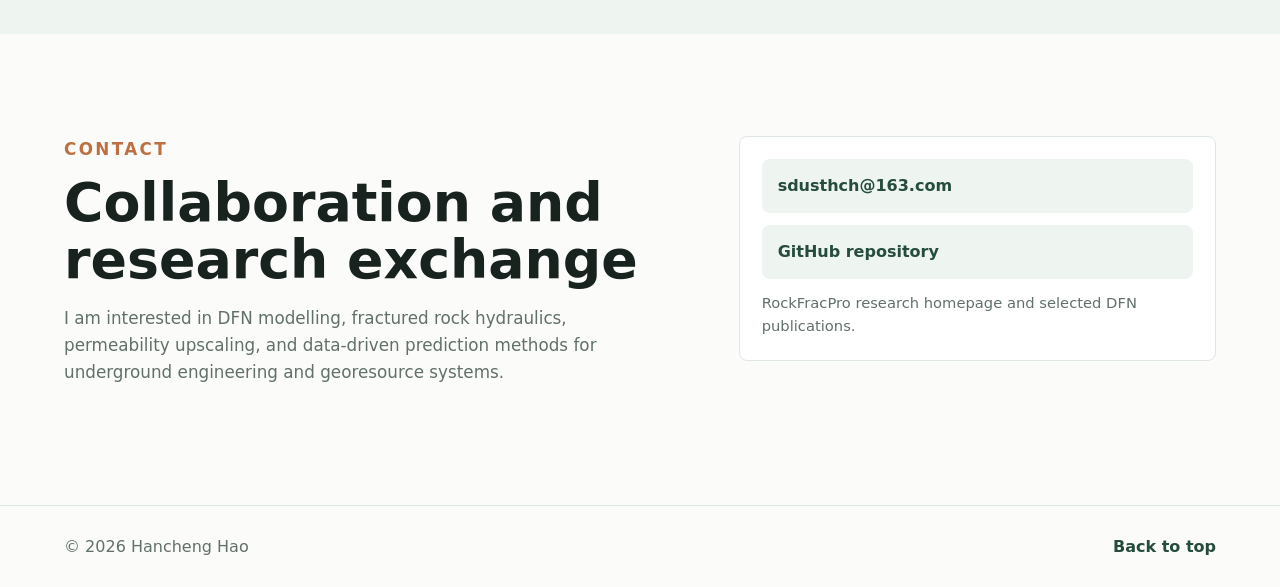
==== commit 26271007: "Add files via upload" ====
--- a/index.html
+++ b/index.html
@@ -1,179 +1,240 @@
-<!DOCTYPE html>
+<!doctype html>
 <html lang="en">
-<head>
-    <meta charset="UTF-8">
-    <meta name="viewport" content="width=device-width, initial-scale=1.0">
-    <title>Chenghao Han's GitHub Page</title>
-    <link href="https://fonts.googleapis.com/css2?family=Roboto:wght@400;700&display=swap" rel="stylesheet">
-    <style>
-        body {
-            font-family: 'Roboto', sans-serif;
-            margin: 0;
-            padding: 0;
-            background-color: #24292e;
-            color: #333;
-        }
-        header {
-            padding: 1.5em 0;
-            text-align: center;
-            color: white;
-        }
-
-        h1 {
-            margin: 0;
-            font-size: 2.5em;
-        }
-
-        main {
-            padding: 2em;
-            max-width: 1000px;
-            margin: 0 auto;
-        }
-
-        section {
-            margin-bottom: 2em;
-        }
-
-        h2 {
-            color: #24292e;
-            margin-bottom: 0.5em;
-            border-bottom: 2px solid #24292e;
-            display: inline-block;
-            padding-bottom: 0.2em;
-        }
-
-        .white-box {
-            background-color: #fff;
-            padding: 1.0em;
-            border-radius: 10px;
-            box-shadow: 0 4px 8px rgba(0, 0, 0, 0.1);
-            margin-bottom: 2em;
-        }
-
-        .about-me {
-            display: flex;
-            align-items: center;
-            background-color: #fff;
-            padding: 1.5em;
-            border-radius: 10px;
-            box-shadow: 0 4px 8px rgba(0,0,0,0.1);
-        }
-
-        .about-me img {
-            width: 150px;
-            height: 150px;
-            border-radius: 50%;
-            object-fit: cover;
-            margin-right: 2em;
-            box-shadow: 0 4px 8px rgba(0,0,0,0.1);
-        }
-          
-        .about-me .info {
-            flex: 1;
-        }
-
-        .about-me .info h3 {
-            margin: 0;
-            font-size: 1.8em;
-            color: #24292e;
-        }
-
-        .about-me .info p.position {
-            margin: 0.2em 0 1em 0;
-            font-size: 1.1em;
-            color: #555;
-        }
-
-        .about-me .info p.description {
-            font-size: 1em;
-            line-height: 1.5em;
-            color: #555;
-        }
-
-        /* 项目部分样式 */
-        .project-box {
-            display: flex;
-            align-items: center;
-            max-width: 100%;
-            background-color: #fff;
-            border-radius: 10px;
-            padding: 1em;
-            box-shadow: 0 4px 8px rgba(0, 0, 0, 0.1);
-            text-align: left;
-        }
-
-        .project-icon {
-            width: 100px;
-            height: 100px;
-            object-fit: cover;
-            margin-right: 20px;
-            border-radius: 10px;
-        }
-
-        .project-info {
-            flex-grow: 1;
-            text-align: left;
-        }
-
-        .project-link {
-            text-decoration: none; /* 去掉下划线 */
-            color: #24292e; /* 链接颜色 */
-        }
-
-        .project-link:hover {
-            text-decoration: underline; /* 悬停时显示下划线 */
-        }
-
-        .project-name {
-            font-family: 'Times New Roman', Times, serif;
-            font-size: 2em; /* 增大字体 */
-            font-style: italic;
-            margin: 0;
-        }
-
-        .project-description {
-            font-family: Arial, sans-serif;
-            font-size: 1.2em;
-            margin-top: 0.5em;
-        }
-    </style>
-</head>
-<body>
-
-<header>
-    <h1>Welcome to Chenghao Han's GitHub Page</h1>
-</header>
-
-<main>
-    <!-- About Me 部分 -->
-    <section class="white-box">
-        <h2>About Me</h2>
-        <div class="about-me">
-            <img src="https://hanchenghao12.github.io/me.jpg" alt="Profile Photo">
-            <div class="info">
-                <h3>Chenghao Han</h3>
-                <p class="position"></p>
-                <p class="description">
-                    Hi, I'm Chenghao Han, a Researcher at Shandong University of Science and Technology. I focus on geological hazard prediction and prevention. My research involves complex geological modeling and disaster risk mitigation in mining. More personal information can be found at: https://cms.sdust.edu.cn/info/1133/9545.htm.
-                </p>
-            </div>
-        </div>
-    </section>
-
-    <!-- Projects Section -->
-    <section class="white-box">
-        <h2>Projects</h2>
-        <div class="project-box">
-            <img src="https://hanchenghao12.github.io/3.jpg" alt="Software Icon" class="project-icon">
-            <div class="project-info">
-                <a href="https://github.com/hanchenghao12/hanchenghao12.github.io" class="project-link">
-                    <h3 class="project-name">RacFracPro</h3>
-                </a>
-                <p class="project-description">An open-source software for simulating discrete fracture networks in rock masses.</p>
-            </div>
-        </div>
-    </section>
-</main>
-
-</body>
+  <head>
+    <meta charset="utf-8">
+    <meta name="viewport" content="width=device-width, initial-scale=1">
+    <title>Hancheng Hao | RockFracPro</title>
+    <meta
+      name="description"
+      content="Personal research homepage for RockFracPro, a discrete fracture network simulation platform for fractured rock hydraulic analysis."
+    >
+    <link rel="stylesheet" href="assets/styles.css">
+  </head>
+  <body>
+    <header class="site-header">
+      <a class="brand" href="#top" aria-label="Go to homepage">
+        <span class="brand-mark"><img src="assets/rockfracpro-avatar.jpg" alt=""></span>
+        <span>RockFracPro</span>
+      </a>
+      <nav class="nav" aria-label="Primary navigation">
+        <a href="#research">Research</a>
+        <a href="#software">Software</a>
+        <a href="#applications">Applications</a>
+        <a href="#publications">Publications</a>
+        <a href="#contact">Contact</a>
+      </nav>
+      <button class="menu-button" type="button" aria-label="Toggle navigation" aria-expanded="false">
+        <span></span>
+        <span></span>
+      </button>
+    </header>
+
+    <main id="top">
+      <section class="hero">
+        <div class="hero-copy">
+          <p class="eyebrow">Discrete fracture network modelling · fractured rock hydraulics</p>
+          <h1>RockFracPro</h1>
+          <p class="lead">
+            RockFracPro is a MATLAB and COMSOL-coupled discrete fracture network simulation
+            platform for stochastic DFN generation, connectivity analysis, rough fracture flow
+            simulation, and equivalent permeability upscaling in fractured rock masses.
+          </p>
+          <div class="hero-actions">
+            <a class="button primary" href="https://github.com/hanchenghao12/hanchenghao12.github.io" target="_blank" rel="noopener">Explore RockFracPro</a>
+            <a class="button secondary" href="#publications">View publications</a>
+          </div>
+        </div>
+        <figure class="hero-visual">
+          <img src="assets/paper-media/image5.png" alt="Three-dimensional DFN slicing and visualization results">
+          <figcaption>3D DFN slicing and trace visualization generated by RockFracPro.</figcaption>
+        </figure>
+      </section>
+
+      <section class="profile-band" aria-label="Research profile">
+        <div class="portrait-card">
+          <img class="portrait-photo" src="assets/profile.jpg" alt="Portrait of Hancheng Hao">
+          <div>
+            <p class="small-label">About Me</p>
+            <h2>Han Chenghao</h2>
+            <p class="profile-text">
+              Hi, I'm Han Chenghao, a researcher at Shandong University of Science and Technology.
+              My work focuses on complex fracture network modelling and seepage, disaster risk
+              mitigation in mining engineering.
+              More personal information is available on my
+              <a href="https://cms.sdust.edu.cn/info/1133/9545.htm" target="_blank" rel="noopener">university profile</a>.
+            </p>
+          </div>
+        </div>
+        <div class="quick-stats" aria-label="Research highlights">
+          <div>
+            <strong>2D / 3D</strong>
+            <span>DFN generation and visualization</span>
+          </div>
+          <div>
+            <strong>COMSOL</strong>
+            <span>Automated hydraulic simulation workflow</span>
+          </div>
+          <div>
+            <strong>ML-ready</strong>
+            <span>Batch datasets for permeability prediction</span>
+          </div>
+        </div>
+      </section>
+
+      <section class="section" id="research">
+        <div class="section-heading">
+          <p class="eyebrow">Research</p>
+          <h2>Understanding how fracture geometry controls fluid flow</h2>
+        </div>
+        <div class="research-grid">
+          <article>
+            <span class="number">01</span>
+            <h3>Fracture network characterization</h3>
+            <p>
+              Quantitative descriptors link fracture intensity, spatial distribution, topology,
+              and connectivity to the hydraulic response of rock masses.
+            </p>
+          </article>
+          <article>
+            <span class="number">02</span>
+            <h3>Hydraulic simulation</h3>
+            <p>
+              Programmatic coupling between MATLAB and COMSOL supports reproducible seepage
+              simulation, equivalent permeability evaluation, and anisotropy analysis.
+            </p>
+          </article>
+          <article>
+            <span class="number">03</span>
+            <h3>Data-driven prediction</h3>
+            <p>
+              Large ensembles of DFN realizations are used to connect geological parameters,
+              connectivity measures, and machine-learning-based permeability estimates.
+            </p>
+          </article>
+        </div>
+      </section>
+
+      <section class="software-section" id="software">
+        <div class="software-copy">
+          <p class="eyebrow">Software</p>
+          <h2>RockFracPro</h2>
+          <p>
+            RockFracPro is an integrated DFN simulation platform designed for stochastic fracture
+            generation, rough fracture representation, connectivity analysis, flow simulation,
+            and permeability upscaling. The platform supports conventional fractured-rock
+            analysis and batch workflows for uncertainty quantification and data-driven modelling.
+          </p>
+          <ul class="feature-list">
+            <li>Stochastic 2D and 3D DFN generation with orientation, size, aperture, and density controls.</li>
+            <li>Arbitrary 3D slicing, trace extraction, and visualization for comparison with field observations.</li>
+            <li>Fast intersection detection and graph-based connectivity analysis for large DFN systems.</li>
+            <li>Rough fracture modelling with stress-dependent aperture evolution.</li>
+            <li>Automated COMSOL LiveLink workflows for flow simulation and equivalent permeability upscaling.</li>
+          </ul>
+        </div>
+        <div class="software-visual">
+          <img src="assets/paper-media/image8.png" alt="Connectivity paths and cluster analysis in 2D and 3D DFNs">
+        </div>
+      </section>
+
+      <section class="section" id="applications">
+        <div class="section-heading">
+          <p class="eyebrow">Applications</p>
+          <h2>Representative workflows</h2>
+        </div>
+        <div class="application-grid">
+          <article class="app-card">
+            <img src="assets/paper-media/image26.png" alt="Rough fracture aperture distribution under vertical stress">
+            <div>
+              <h3>Rough fracture aperture</h3>
+              <p>
+                RockFracPro builds rough fracture surfaces, evaluates aperture fields under loading,
+                and supports nonlinear seepage analysis through repeatable simulation batches.
+              </p>
+            </div>
+          </article>
+          <article class="app-card">
+            <img src="assets/paper-media/image3.png" alt="Two-dimensional and three-dimensional DFN examples">
+            <div>
+              <h3>Permeability prediction</h3>
+              <p>
+                Large 2D DFN datasets are used to study how fracture length distribution, orientation,
+                density, and connectivity influence equivalent permeability.
+              </p>
+            </div>
+          </article>
+          <article class="app-card wide">
+            <img src="assets/paper-media/image29.png" alt="Upscaled permeability tensor fields from DFN simulation">
+            <div>
+              <h3>DFN upscaling</h3>
+              <p>
+                Explicit fracture-scale responses are converted into heterogeneous continuum
+                permeability fields, enabling efficient multi-well flow simulations at engineering scale.
+              </p>
+            </div>
+          </article>
+        </div>
+      </section>
+
+      <section class="section publication-section" id="publications">
+        <div class="section-heading">
+          <p class="eyebrow">Publications</p>
+          <h2>Selected papers and manuscripts</h2>
+        </div>
+        <div class="publication-list">
+          <article>
+            <div>
+              <h3>RockFracPro: An Integrated Platform for Rough Discrete Fracture Network Modeling and Multiscale Hydraulic Simulation</h3>
+              <p>Manuscript in preparation. Selected concepts are summarized on this page without reproducing the full unpublished text.</p>
+            </div>
+            <span class="status">In preparation</span>
+          </article>
+          <article>
+            <div>
+              <h3>Data-driven hydraulic property analysis and prediction of two-dimensional random fracture networks</h3>
+              <p>Connectivity, permeability tensors, and data-driven hydraulic property prediction for 2D random DFNs.</p>
+            </div>
+            <a href="assets/publications/data-driven-2d-dfn.pdf" target="_blank" rel="noopener">PDF</a>
+          </article>
+          <article>
+            <div>
+              <h3>Impact of connectivity characteristics on the permeability of three-dimensional fracture networks</h3>
+              <p>Analysis of how 3D network topology and connection patterns control permeability evolution.</p>
+            </div>
+            <a href="assets/publications/connectivity-permeability-3d-fracture-networks.pdf" target="_blank" rel="noopener">PDF</a>
+          </article>
+          <article>
+            <div>
+              <h3>Numerical investigation of an equivalent hydraulic aperture for rough rock fractures based on cosimulation</h3>
+              <p>Rough fracture geometry, nonlinear seepage behaviour, and equivalent hydraulic aperture prediction.</p>
+            </div>
+            <a href="assets/publications/equivalent-hydraulic-aperture-rough-fractures.pdf" target="_blank" rel="noopener">PDF</a>
+          </article>
+        </div>
+      </section>
+
+      <section class="contact-section" id="contact">
+        <div>
+          <p class="eyebrow">Contact</p>
+          <h2>Collaboration and research exchange</h2>
+          <p>
+            I am interested in DFN modelling, fractured rock hydraulics, permeability upscaling,
+            and data-driven prediction methods for underground engineering and georesource systems.
+          </p>
+        </div>
+        <div class="contact-card">
+          <a href="mailto:sdusthch@163.com">sdusthch@163.com</a>
+          <a href="https://github.com/hanchenghao12/hanchenghao12.github.io" target="_blank" rel="noopener">GitHub repository</a>
+          <span>RockFracPro research homepage and selected DFN publications.</span>
+        </div>
+      </section>
+    </main>
+
+    <footer class="site-footer">
+      <span>© <span id="year"></span> Hancheng Hao</span>
+      <a href="#top">Back to top</a>
+    </footer>
+
+    <script src="assets/script.js"></script>
+  </body>
 </html>
--- a/assets/styles.css
+++ b/assets/styles.css
@@ -0,0 +1,598 @@
+:root {
+  --ink: #18221f;
+  --muted: #61706b;
+  --line: #dfe7e2;
+  --paper: #fbfcf9;
+  --surface: #ffffff;
+  --sage: #6f8f7c;
+  --moss: #254c3d;
+  --copper: #bd7041;
+  --amber: #f2c37a;
+  --blue: #315b78;
+  --shadow: 0 20px 60px rgba(24, 34, 31, 0.12);
+}
+
+* {
+  box-sizing: border-box;
+}
+
+html {
+  scroll-behavior: smooth;
+}
+
+body {
+  margin: 0;
+  background: var(--paper);
+  color: var(--ink);
+  font-family: Inter, ui-sans-serif, system-ui, -apple-system, BlinkMacSystemFont, "Segoe UI", sans-serif;
+  line-height: 1.6;
+}
+
+img {
+  display: block;
+  max-width: 100%;
+}
+
+a {
+  color: inherit;
+  text-decoration: none;
+}
+
+.site-header {
+  position: sticky;
+  top: 0;
+  z-index: 20;
+  display: flex;
+  align-items: center;
+  justify-content: space-between;
+  min-height: 72px;
+  padding: 14px clamp(20px, 4vw, 56px);
+  border-bottom: 1px solid rgba(223, 231, 226, 0.86);
+  background: rgba(251, 252, 249, 0.92);
+  backdrop-filter: blur(18px);
+}
+
+.brand,
+.nav,
+.hero-actions,
+.quick-stats,
+.contact-card {
+  display: flex;
+  align-items: center;
+}
+
+.brand {
+  gap: 12px;
+  font-weight: 760;
+}
+
+.brand-mark {
+  display: grid;
+  width: 42px;
+  height: 42px;
+  place-items: center;
+  overflow: hidden;
+  border: 1px solid rgba(37, 76, 61, 0.18);
+  border-radius: 8px;
+  background: var(--surface);
+}
+
+.brand-mark img {
+  width: 100%;
+  height: 100%;
+  object-fit: cover;
+}
+
+.nav {
+  gap: clamp(16px, 2vw, 30px);
+  color: var(--muted);
+  font-size: 0.95rem;
+}
+
+.nav a:hover {
+  color: var(--moss);
+}
+
+.menu-button {
+  display: none;
+  width: 42px;
+  height: 42px;
+  border: 1px solid var(--line);
+  border-radius: 8px;
+  background: var(--surface);
+}
+
+.menu-button span {
+  display: block;
+  width: 18px;
+  height: 2px;
+  margin: 5px auto;
+  background: var(--ink);
+}
+
+.hero {
+  display: grid;
+  grid-template-columns: minmax(360px, 0.88fr) minmax(420px, 1.12fr);
+  gap: clamp(32px, 6vw, 82px);
+  align-items: center;
+  min-height: calc(100vh - 72px);
+  padding: clamp(48px, 7vw, 96px) clamp(20px, 5vw, 72px) 46px;
+}
+
+.hero h1,
+.section-heading h2,
+.software-copy h2,
+.contact-section h2,
+.portrait-card h2 {
+  margin: 0;
+  line-height: 1.05;
+  letter-spacing: 0;
+}
+
+.hero h1 {
+  max-width: 560px;
+  font-size: clamp(3rem, 5.8vw, 6.2rem);
+  overflow-wrap: anywhere;
+}
+
+.lead {
+  max-width: 700px;
+  margin: 24px 0 0;
+  color: #384641;
+  font-size: clamp(1.08rem, 1.45vw, 1.32rem);
+}
+
+.eyebrow,
+.small-label {
+  margin: 0 0 12px;
+  color: var(--copper);
+  font-size: 0.76rem;
+  font-weight: 760;
+  letter-spacing: 0.14em;
+  text-transform: uppercase;
+}
+
+.hero-actions {
+  flex-wrap: wrap;
+  gap: 14px;
+  margin-top: 34px;
+}
+
+.button {
+  display: inline-flex;
+  align-items: center;
+  justify-content: center;
+  min-height: 46px;
+  padding: 0 20px;
+  border-radius: 8px;
+  font-weight: 720;
+}
+
+.button.primary {
+  background: var(--moss);
+  color: #fff;
+}
+
+.button.secondary {
+  border: 1px solid var(--line);
+  background: var(--surface);
+  color: var(--moss);
+}
+
+.hero-visual {
+  margin: 0;
+}
+
+.hero-visual img {
+  width: 100%;
+  min-height: 320px;
+  max-height: 68vh;
+  object-fit: contain;
+  border: 1px solid var(--line);
+  border-radius: 8px;
+  background: #fff;
+  box-shadow: var(--shadow);
+}
+
+.hero-visual figcaption {
+  margin-top: 12px;
+  color: var(--muted);
+  font-size: 0.92rem;
+}
+
+.profile-band {
+  display: grid;
+  grid-template-columns: minmax(280px, 0.9fr) minmax(320px, 1.1fr);
+  gap: 24px;
+  padding: 26px clamp(20px, 5vw, 72px);
+  border-block: 1px solid var(--line);
+  background: #eef4ef;
+}
+
+.portrait-card {
+  display: grid;
+  grid-template-columns: 96px 1fr;
+  gap: 22px;
+  align-items: center;
+}
+
+.portrait-photo {
+  width: 96px;
+  height: 96px;
+  border: 1px solid rgba(37, 76, 61, 0.2);
+  border-radius: 8px;
+  object-fit: cover;
+  object-position: center 26%;
+}
+
+.portrait-card h2 {
+  max-width: 760px;
+  font-size: clamp(1.25rem, 2vw, 1.8rem);
+}
+
+.profile-text {
+  max-width: 780px;
+  margin: 12px 0 0;
+  color: #52615c;
+}
+
+.profile-text a {
+  color: var(--moss);
+  font-weight: 760;
+  text-decoration: underline;
+  text-underline-offset: 3px;
+}
+
+.quick-stats {
+  justify-content: space-between;
+  gap: 18px;
+}
+
+.quick-stats div {
+  flex: 1;
+  min-height: 112px;
+  padding: 18px;
+  border-left: 1px solid rgba(37, 76, 61, 0.18);
+}
+
+.quick-stats strong {
+  display: block;
+  color: var(--moss);
+  font-size: 1.35rem;
+}
+
+.quick-stats span {
+  display: block;
+  margin-top: 6px;
+  color: var(--muted);
+  font-size: 0.95rem;
+}
+
+.section,
+.software-section,
+.contact-section {
+  padding: clamp(62px, 8vw, 112px) clamp(20px, 5vw, 72px);
+}
+
+.section-heading {
+  max-width: 850px;
+  margin-bottom: 34px;
+}
+
+.section-heading h2,
+.software-copy h2,
+.contact-section h2 {
+  font-size: clamp(2.1rem, 4.2vw, 4.5rem);
+}
+
+.research-grid,
+.application-grid {
+  display: grid;
+  gap: 18px;
+}
+
+.research-grid {
+  grid-template-columns: repeat(3, minmax(0, 1fr));
+}
+
+.research-grid article,
+.app-card,
+.publication-list article,
+.contact-card {
+  border: 1px solid var(--line);
+  border-radius: 8px;
+  background: var(--surface);
+}
+
+.research-grid article {
+  min-height: 280px;
+  padding: 26px;
+}
+
+.number {
+  color: var(--copper);
+  font-weight: 820;
+}
+
+h3 {
+  margin: 14px 0 10px;
+  line-height: 1.18;
+  font-size: 1.28rem;
+  letter-spacing: 0;
+}
+
+p {
+  color: var(--muted);
+}
+
+.software-section {
+  display: grid;
+  grid-template-columns: minmax(0, 0.9fr) minmax(420px, 1.1fr);
+  gap: clamp(32px, 6vw, 72px);
+  align-items: center;
+  background: #172822;
+  color: #fff;
+}
+
+.software-section p,
+.software-section li {
+  color: rgba(255, 255, 255, 0.76);
+}
+
+.software-copy p {
+  max-width: 740px;
+  font-size: 1.05rem;
+}
+
+.feature-list {
+  display: grid;
+  gap: 11px;
+  margin: 26px 0 0;
+  padding: 0;
+  list-style: none;
+}
+
+.feature-list li {
+  position: relative;
+  padding-left: 22px;
+}
+
+.feature-list li::before {
+  position: absolute;
+  top: 0.72em;
+  left: 0;
+  width: 8px;
+  height: 8px;
+  border-radius: 3px;
+  background: var(--amber);
+  content: "";
+}
+
+.software-visual img {
+  width: 100%;
+  border-radius: 8px;
+  background: #fff;
+}
+
+.application-grid {
+  grid-template-columns: repeat(2, minmax(0, 1fr));
+}
+
+.app-card {
+  overflow: hidden;
+}
+
+.app-card img {
+  width: 100%;
+  height: 280px;
+  object-fit: contain;
+  background: #fff;
+  border-bottom: 1px solid var(--line);
+}
+
+.app-card div {
+  padding: 22px 24px 26px;
+}
+
+.app-card.wide {
+  grid-column: 1 / -1;
+  display: grid;
+  grid-template-columns: minmax(0, 1.35fr) minmax(300px, 0.65fr);
+  align-items: stretch;
+}
+
+.app-card.wide img {
+  height: 100%;
+  min-height: 300px;
+  border-right: 1px solid var(--line);
+  border-bottom: 0;
+}
+
+.publication-section {
+  background: #eef4ef;
+}
+
+.publication-list {
+  display: grid;
+  gap: 12px;
+}
+
+.publication-list article {
+  display: grid;
+  grid-template-columns: 1fr auto;
+  gap: 24px;
+  align-items: center;
+  padding: 22px 24px;
+}
+
+.publication-list h3,
+.publication-list p {
+  margin: 0;
+}
+
+.publication-list p {
+  margin-top: 8px;
+}
+
+.publication-list a,
+.status {
+  display: inline-flex;
+  align-items: center;
+  justify-content: center;
+  min-width: 86px;
+  min-height: 38px;
+  border-radius: 8px;
+  background: var(--moss);
+  color: #fff;
+  font-weight: 760;
+}
+
+.status {
+  background: #e8ded2;
+  color: #6b4428;
+  font-size: 0.88rem;
+}
+
+.contact-section {
+  display: grid;
+  grid-template-columns: minmax(0, 0.95fr) minmax(320px, 0.75fr);
+  gap: clamp(28px, 6vw, 70px);
+  align-items: start;
+}
+
+.contact-section p {
+  max-width: 730px;
+  font-size: 1.05rem;
+}
+
+.contact-card {
+  flex-direction: column;
+  align-items: stretch;
+  gap: 12px;
+  padding: 22px;
+}
+
+.contact-card a {
+  padding: 14px 16px;
+  border-radius: 8px;
+  background: #eef4ef;
+  color: var(--moss);
+  font-weight: 760;
+}
+
+.contact-card span {
+  color: var(--muted);
+  font-size: 0.92rem;
+}
+
+.site-footer {
+  display: flex;
+  align-items: center;
+  justify-content: space-between;
+  gap: 18px;
+  padding: 28px clamp(20px, 5vw, 72px);
+  border-top: 1px solid var(--line);
+  color: var(--muted);
+}
+
+.site-footer a {
+  color: var(--moss);
+  font-weight: 760;
+}
+
+@media (max-width: 940px) {
+  .nav {
+    position: absolute;
+    top: 72px;
+    right: 18px;
+    left: 18px;
+    display: none;
+    flex-direction: column;
+    align-items: stretch;
+    gap: 0;
+    padding: 10px;
+    border: 1px solid var(--line);
+    border-radius: 8px;
+    background: var(--surface);
+    box-shadow: var(--shadow);
+  }
+
+  .nav.is-open {
+    display: flex;
+  }
+
+  .nav a {
+    padding: 13px 14px;
+  }
+
+  .menu-button {
+    display: block;
+  }
+
+  .hero,
+  .profile-band,
+  .software-section,
+  .contact-section,
+  .app-card.wide {
+    grid-template-columns: 1fr;
+  }
+
+  .hero {
+    min-height: auto;
+  }
+
+  .hero-visual img {
+    max-height: none;
+  }
+
+  .quick-stats,
+  .research-grid,
+  .application-grid {
+    grid-template-columns: 1fr;
+  }
+
+  .quick-stats {
+    display: grid;
+  }
+
+  .quick-stats div {
+    border-left: 0;
+    border-top: 1px solid rgba(37, 76, 61, 0.18);
+  }
+
+  .app-card.wide img {
+    border-right: 0;
+    border-bottom: 1px solid var(--line);
+  }
+}
+
+@media (max-width: 620px) {
+  .site-header {
+    min-height: 64px;
+  }
+
+  .nav {
+    top: 64px;
+  }
+
+  .brand span:last-child {
+    max-width: 170px;
+    overflow: hidden;
+    text-overflow: ellipsis;
+    white-space: nowrap;
+  }
+
+  .hero h1 {
+    font-size: 3.3rem;
+  }
+
+  .portrait-card,
+  .publication-list article,
+  .site-footer {
+    grid-template-columns: 1fr;
+  }
+
+  .site-footer {
+    align-items: flex-start;
+  }
+}
